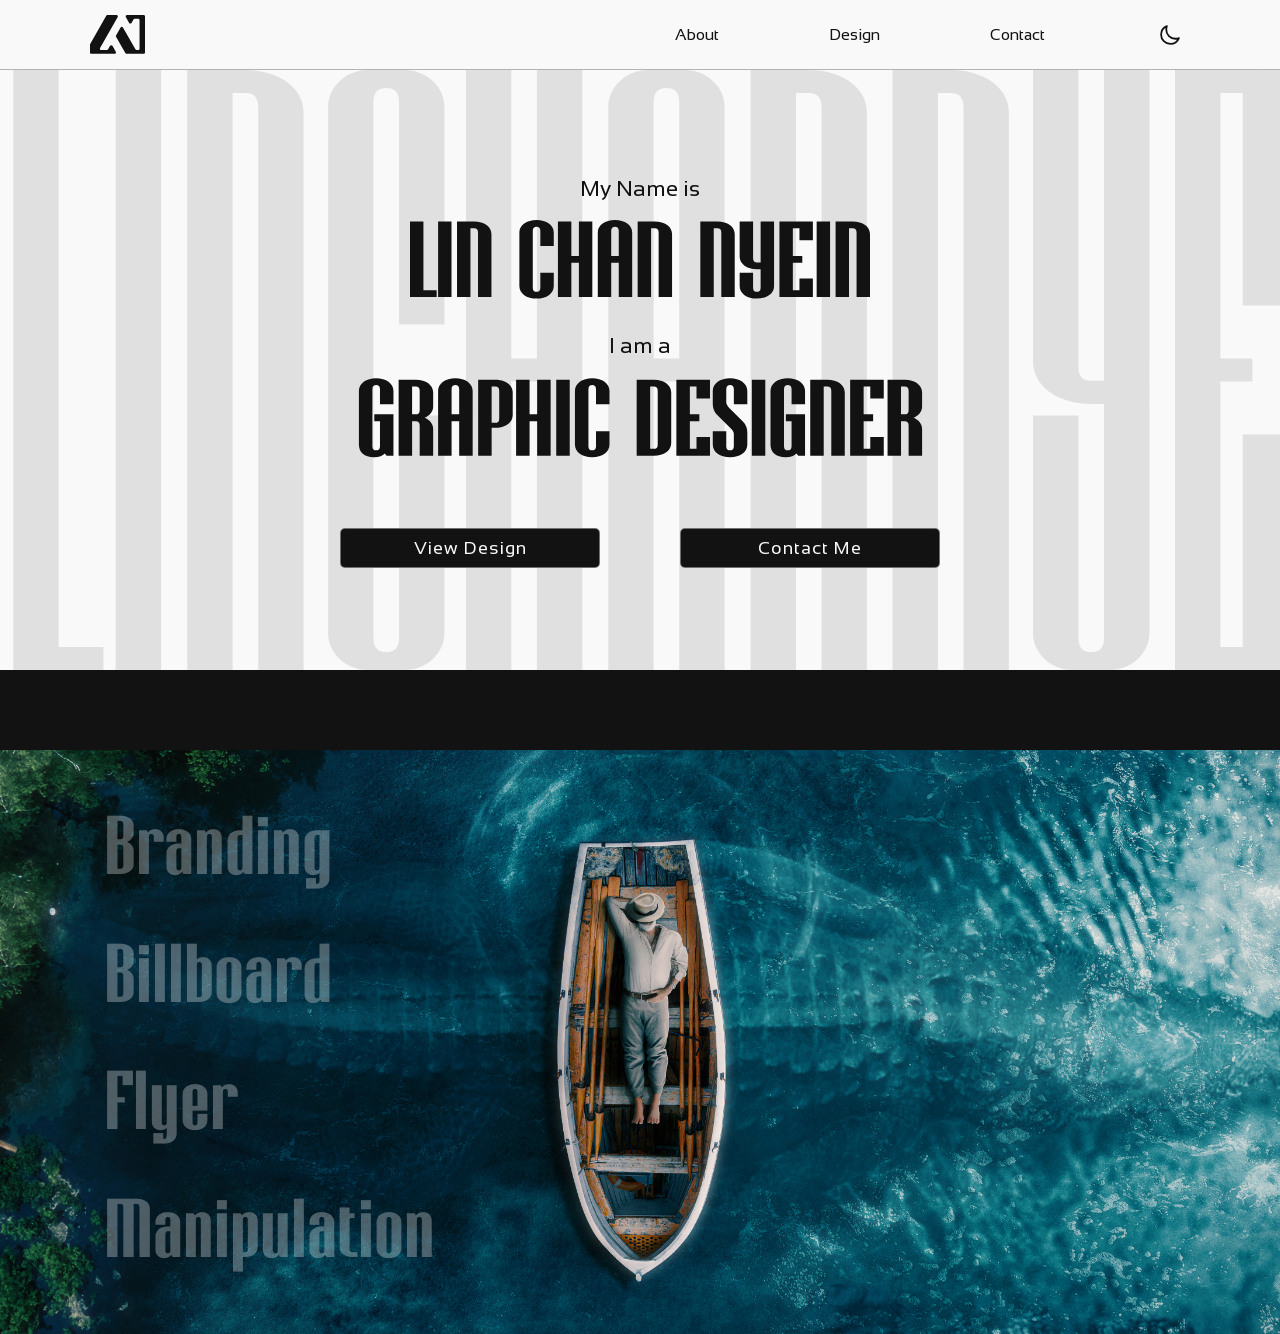
==== index.html @ b40991ac "update" ====
<!DOCTYPE html>
<html lang="en">

<head>
    <meta charset="UTF-8">
    <meta name="viewport" content="width=device-width, initial-scale=1.0">
    <title>LCN Portfolio</title>

    <!-- Bootstrap CSS -->
    <link href="https://cdn.jsdelivr.net/npm/bootstrap@5.3.8/dist/css/bootstrap.min.css" rel="stylesheet">

    <!-- Your custom CSS -->
    <link rel="stylesheet" href="css/style.css">
</head>

<body>
    <div id="navbar"></div>
    <!-- landing -->

    <div class="landing_whole margin_t">
        <div class="landing_bg">
            <div class="track">
                <svg id="Layer_1" xmlns="http://www.w3.org/2000/svg" viewBox="0 0 1886.89 750">
                    <path d="M73.29,721.23V0H16.55v750h112.67v-28.77h-55.94Z" />
                    <path d="M144.62,0v750h56.74V0h-56.74Z" />
                    <path
                        d="M306.77,0h-72.71v750h56.73V28.77h15.98c9.59,0,15.99,4.39,15.99,17.58v703.65h56.73V52.74c0-30.36-30.76-52.74-72.72-52.74Z" />
                    <path
                        d="M555.54,318.26V46.35c0-10.98-4.02-20.91-11.13-29.12-9.66-11.15-23.94-17.24-38.69-17.24h-45.78c-14.76,0-29.03,6.08-38.69,17.24-7.11,8.21-11.13,18.14-11.13,29.12v657.3c0,10.98,4.02,20.91,11.14,29.12,9.67,11.15,23.93,17.23,38.69,17.23h45.78c14.76,0,29.03-6.08,38.69-17.24,7.11-8.21,11.13-18.14,11.13-29.11v-271.91h-56.73v278.3c0,13.19-6.39,17.58-15.98,17.58s-15.99-4.39-15.99-17.58V39.96c0-13.19,6.4-17.58,15.99-17.58s15.98,4.39,15.98,17.58v278.3h56.73Z" />
                    <path d="M671.12,0v360.62h-31.96V0h-56.74v750h56.74v-360.62h31.96v360.62h56.74V0h-56.74Z" />
                    <path
                        d="M855.95,0h-45.78c-14.76,0-29.03,6.08-38.69,17.24-7.11,8.21-11.13,18.14-11.13,29.11v703.65h56.73v-360.62h31.97v360.62h56.73V46.35c0-10.98-4.02-20.91-11.14-29.12-9.67-11.15-23.93-17.23-38.69-17.23ZM849.04,360.62h-31.97V39.96c0-13.19,6.4-17.58,15.98-17.58s15.99,4.39,15.99,17.58v320.66Z" />
                    <path
                        d="M1010.98,0h-72.72v750h56.74V28.77h15.98c9.59,0,15.98,4.39,15.98,17.58v703.65h56.74V52.74c0-30.36-30.77-52.74-72.72-52.74Z" />
                    <path
                        d="M1188.42,0h-72.72v750h56.74V28.77h15.98c9.59,0,15.98,4.39,15.98,17.58v703.65h56.73V52.74c0-30.36-30.76-52.74-72.71-52.74Z" />
                    <path
                        d="M1380,0v388.58h-15.99c-9.58,0-15.98-4.39-15.98-17.58V0h-56.73v364.61c0,30.37,30.76,52.74,72.71,52.74h15.99v292.69c0,13.19-6.4,17.58-15.99,17.58s-15.98-4.39-15.98-17.58v-278.31h-56.73v271.92c0,10.98,4.02,20.91,11.14,29.12,9.67,11.15,23.93,17.23,38.69,17.23h45.78c14.76,0,29.03-6.08,38.69-17.24,7.11-8.21,11.13-18.14,11.13-29.11V0h-56.73Z" />
                    <path
                        d="M1610.18,294.29V0h-141.44v750h141.44v-294.29h-56.74v265.52h-27.97v-331.85h39.96v-28.76h-39.96V28.77h27.97v265.52h56.74Z" />
                    <path d="M1635.49,0v750h56.73V0h-56.73Z" />
                    <path
                        d="M1797.62,0h-72.72v750h56.74V28.77h15.98c9.59,0,15.98,4.39,15.98,17.58v703.65h56.73V52.74c0-30.36-30.76-52.74-72.71-52.74Z" />
                </svg>
                <svg id="Layer_1" xmlns="http://www.w3.org/2000/svg" viewBox="0 0 1886.89 750">
                    <path d="M73.29,721.23V0H16.55v750h112.67v-28.77h-55.94Z" />
                    <path d="M144.62,0v750h56.74V0h-56.74Z" />
                    <path
                        d="M306.77,0h-72.71v750h56.73V28.77h15.98c9.59,0,15.99,4.39,15.99,17.58v703.65h56.73V52.74c0-30.36-30.76-52.74-72.72-52.74Z" />
                    <path
                        d="M555.54,318.26V46.35c0-10.98-4.02-20.91-11.13-29.12-9.66-11.15-23.94-17.24-38.69-17.24h-45.78c-14.76,0-29.03,6.08-38.69,17.24-7.11,8.21-11.13,18.14-11.13,29.12v657.3c0,10.98,4.02,20.91,11.14,29.12,9.67,11.15,23.93,17.23,38.69,17.23h45.78c14.76,0,29.03-6.08,38.69-17.24,7.11-8.21,11.13-18.14,11.13-29.11v-271.91h-56.73v278.3c0,13.19-6.39,17.58-15.98,17.58s-15.99-4.39-15.99-17.58V39.96c0-13.19,6.4-17.58,15.99-17.58s15.98,4.39,15.98,17.58v278.3h56.73Z" />
                    <path d="M671.12,0v360.62h-31.96V0h-56.74v750h56.74v-360.62h31.96v360.62h56.74V0h-56.74Z" />
                    <path
                        d="M855.95,0h-45.78c-14.76,0-29.03,6.08-38.69,17.24-7.11,8.21-11.13,18.14-11.13,29.11v703.65h56.73v-360.62h31.97v360.62h56.73V46.35c0-10.98-4.02-20.91-11.14-29.12-9.67-11.15-23.93-17.23-38.69-17.23ZM849.04,360.62h-31.97V39.96c0-13.19,6.4-17.58,15.98-17.58s15.99,4.39,15.99,17.58v320.66Z" />
                    <path
                        d="M1010.98,0h-72.72v750h56.74V28.77h15.98c9.59,0,15.98,4.39,15.98,17.58v703.65h56.74V52.74c0-30.36-30.77-52.74-72.72-52.74Z" />
                    <path
                        d="M1188.42,0h-72.72v750h56.74V28.77h15.98c9.59,0,15.98,4.39,15.98,17.58v703.65h56.73V52.74c0-30.36-30.76-52.74-72.71-52.74Z" />
                    <path
                        d="M1380,0v388.58h-15.99c-9.58,0-15.98-4.39-15.98-17.58V0h-56.73v364.61c0,30.37,30.76,52.74,72.71,52.74h15.99v292.69c0,13.19-6.4,17.58-15.99,17.58s-15.98-4.39-15.98-17.58v-278.31h-56.73v271.92c0,10.98,4.02,20.91,11.14,29.12,9.67,11.15,23.93,17.23,38.69,17.23h45.78c14.76,0,29.03-6.08,38.69-17.24,7.11-8.21,11.13-18.14,11.13-29.11V0h-56.73Z" />
                    <path
                        d="M1610.18,294.29V0h-141.44v750h141.44v-294.29h-56.74v265.52h-27.97v-331.85h39.96v-28.76h-39.96V28.77h27.97v265.52h56.74Z" />
                    <path d="M1635.49,0v750h56.73V0h-56.73Z" />
                    <path
                        d="M1797.62,0h-72.72v750h56.74V28.77h15.98c9.59,0,15.98,4.39,15.98,17.58v703.65h56.73V52.74c0-30.36-30.76-52.74-72.71-52.74Z" />
                </svg>
                <svg id="Layer_1" xmlns="http://www.w3.org/2000/svg" viewBox="0 0 1886.89 750">
                    <path d="M73.29,721.23V0H16.55v750h112.67v-28.77h-55.94Z" />
                    <path d="M144.62,0v750h56.74V0h-56.74Z" />
                    <path
                        d="M306.77,0h-72.71v750h56.73V28.77h15.98c9.59,0,15.99,4.39,15.99,17.58v703.65h56.73V52.74c0-30.36-30.76-52.74-72.72-52.74Z" />
                    <path
                        d="M555.54,318.26V46.35c0-10.98-4.02-20.91-11.13-29.12-9.66-11.15-23.94-17.24-38.69-17.24h-45.78c-14.76,0-29.03,6.08-38.69,17.24-7.11,8.21-11.13,18.14-11.13,29.12v657.3c0,10.98,4.02,20.91,11.14,29.12,9.67,11.15,23.93,17.23,38.69,17.23h45.78c14.76,0,29.03-6.08,38.69-17.24,7.11-8.21,11.13-18.14,11.13-29.11v-271.91h-56.73v278.3c0,13.19-6.39,17.58-15.98,17.58s-15.99-4.39-15.99-17.58V39.96c0-13.19,6.4-17.58,15.99-17.58s15.98,4.39,15.98,17.58v278.3h56.73Z" />
                    <path d="M671.12,0v360.62h-31.96V0h-56.74v750h56.74v-360.62h31.96v360.62h56.74V0h-56.74Z" />
                    <path
                        d="M855.95,0h-45.78c-14.76,0-29.03,6.08-38.69,17.24-7.11,8.21-11.13,18.14-11.13,29.11v703.65h56.73v-360.62h31.97v360.62h56.73V46.35c0-10.98-4.02-20.91-11.14-29.12-9.67-11.15-23.93-17.23-38.69-17.23ZM849.04,360.62h-31.97V39.96c0-13.19,6.4-17.58,15.98-17.58s15.99,4.39,15.99,17.58v320.66Z" />
                    <path
                        d="M1010.98,0h-72.72v750h56.74V28.77h15.98c9.59,0,15.98,4.39,15.98,17.58v703.65h56.74V52.74c0-30.36-30.77-52.74-72.72-52.74Z" />
                    <path
                        d="M1188.42,0h-72.72v750h56.74V28.77h15.98c9.59,0,15.98,4.39,15.98,17.58v703.65h56.73V52.74c0-30.36-30.76-52.74-72.71-52.74Z" />
                    <path
                        d="M1380,0v388.58h-15.99c-9.58,0-15.98-4.39-15.98-17.58V0h-56.73v364.61c0,30.37,30.76,52.74,72.71,52.74h15.99v292.69c0,13.19-6.4,17.58-15.99,17.58s-15.98-4.39-15.98-17.58v-278.31h-56.73v271.92c0,10.98,4.02,20.91,11.14,29.12,9.67,11.15,23.93,17.23,38.69,17.23h45.78c14.76,0,29.03-6.08,38.69-17.24,7.11-8.21,11.13-18.14,11.13-29.11V0h-56.73Z" />
                    <path
                        d="M1610.18,294.29V0h-141.44v750h141.44v-294.29h-56.74v265.52h-27.97v-331.85h39.96v-28.76h-39.96V28.77h27.97v265.52h56.74Z" />
                    <path d="M1635.49,0v750h56.73V0h-56.73Z" />
                    <path
                        d="M1797.62,0h-72.72v750h56.74V28.77h15.98c9.59,0,15.98,4.39,15.98,17.58v703.65h56.73V52.74c0-30.36-30.76-52.74-72.71-52.74Z" />
                </svg>
            </div>
        </div>
        <div class="landing_text_whole">
            <div class="landing_text">
                <div class="landing_text_f">My Name is</div>
                <div class="landing_text_s1">
                    <svg id="Layer_1" xmlns="http://www.w3.org/2000/svg" viewBox="0 0 874.51 149.45">
                        <path d="M25.51,2.87v130.77h25.15v12.93H0V2.87h25.51Z" />
                        <path d="M53.4,2.87h25.51v143.7h-25.51V2.87Z" />
                        <path
                            d="M122.11,2.87c18.86,0,32.69,10.06,32.69,23.71v119.99h-25.51V23.71c0-5.93-2.87-7.9-7.19-7.9h-7.19v130.77h-25.51V2.87h32.69Z" />
                        <path
                            d="M207.93,125.74V23.71c0-13.65,13.83-23.71,32.69-23.71s32.69,10.06,32.69,23.71v25.51h-25.51v-28.38c0-5.93-2.87-7.9-7.19-7.9s-7.19,1.98-7.19,7.9v107.78c0,5.93,2.87,7.9,7.19,7.9s7.19-1.98,7.19-7.9v-28.38h25.51v25.51c0,13.65-13.83,23.71-32.69,23.71s-32.69-10.06-32.69-23.71Z" />
                        <path d="M306.73,81.19v65.39h-25.51V2.87h25.51v65.39h14.37V2.87h25.51v143.7h-25.51v-65.39h-14.37Z" />
                        <path
                            d="M396.9,81.19h-14.37v65.39h-25.51V23.71c0-13.65,13.83-23.71,32.69-23.71s32.69,10.06,32.69,23.71v122.87h-25.51v-65.39ZM396.9,20.84c0-5.93-2.87-7.9-7.19-7.9s-7.19,1.98-7.19,7.9v47.42h14.37V20.84Z" />
                        <path
                            d="M465.52,2.87c18.86,0,32.69,10.06,32.69,23.71v119.99h-25.51V23.71c0-5.93-2.87-7.9-7.19-7.9h-7.19v130.77h-25.51V2.87h32.69Z" />
                        <path
                            d="M584.67,2.87c18.86,0,32.69,10.06,32.69,23.71v119.99h-25.51V23.71c0-5.93-2.87-7.9-7.18-7.9h-7.19v130.77h-25.51V2.87h32.69Z" />
                        <path
                            d="M626.73,125.74v-25.51h25.51v28.38c0,5.93,2.87,7.9,7.19,7.9s7.19-1.98,7.19-7.9v-34.85h-7.19c-18.86,0-32.69-10.06-32.69-23.71V2.87h25.51v70.06c0,5.93,2.87,7.9,7.18,7.9h7.19V2.87h25.51v122.87c0,13.65-13.83,23.71-32.69,23.71s-32.69-10.06-32.69-23.71Z" />
                        <path
                            d="M702.33,2.87h63.59v35.57h-25.51V15.81h-12.58v52.45h17.96v12.93h-17.96v52.45h12.58v-22.63h25.51v35.57h-63.59V2.87Z" />
                        <path d="M773.11,2.87h25.51v143.7h-25.51V2.87Z" />
                        <path
                            d="M841.82,2.87c18.86,0,32.69,10.06,32.69,23.71v119.99h-25.51V23.71c0-5.93-2.87-7.9-7.18-7.9h-7.19v130.77h-25.51V2.87h32.69Z" />
                    </svg>
                </div>
            </div>
            <div class="landing_text">
                <div class="landing_text_f">I am a</div>
                <div class="landing_text_s2">
                    <?xml version="1.0" encoding="UTF-8"?>
                    <svg id="Layer_1" xmlns="http://www.w3.org/2000/svg" viewBox="0 0 900 128.82">
                        <path
                            d="M59.21,21.78v21.31h-21.31v-23.72c0-4.95-2.4-6.6-6-6.6s-6,1.65-6,6.6v90.06c0,4.95,2.4,6.6,6,6.6s6-1.65,6-6.6v-39.63h-9.01v-10.81h30.32v65.44h-10.81l-2.85-3.6c-3.3,3.75-8.86,6-16.96,6-15.76,0-24.02-8.41-24.02-19.81V21.78C4.58,10.37,16.13,1.97,31.89,1.97s27.32,8.41,27.32,19.81Z" />
                        <path
                            d="M94.71,4.37c15.76,0,27.32,8.41,27.32,19.81v22.82c0,7.81-5.4,14.11-13.66,17.41,8.26,3.3,13.66,9.61,13.66,17.41v42.63h-21.31v-48.03c0-4.95-2.4-6.6-6-6.6h-6v54.64h-21.31V4.37h27.32ZM94.71,59.01c3.6,0,6-1.65,6-6.61v-30.62c0-4.95-2.4-6.6-6-6.6h-6v43.83h6Z" />
                        <path
                            d="M163.18,69.81h-12.01v54.64h-21.31V21.78c0-11.41,11.56-19.81,27.32-19.81s27.32,8.41,27.32,19.81v102.67h-21.31v-54.64ZM163.18,19.38c0-4.95-2.4-6.6-6-6.6s-6,1.65-6,6.6v39.63h12.01V19.38Z" />
                        <path
                            d="M247.84,60.51c0,11.41-11.56,19.81-27.32,19.81h-6v44.13h-21.31V4.37h27.32c15.76,0,27.32,8.41,27.32,19.81v36.33ZM226.52,65.91V21.78c0-4.95-2.4-6.6-6-6.6h-6v57.34h6c3.6,0,6-1.65,6-6.6Z" />
                        <path d="M274.53,69.81v54.64h-21.31V4.37h21.31v54.64h12.01V4.37h21.31v120.08h-21.31v-54.64h-12.01Z" />
                        <path d="M316.73,4.37h21.31v120.08h-21.31V4.37Z" />
                        <path
                            d="M346.3,107.04V21.78c0-11.41,11.56-19.81,27.32-19.81s27.32,8.41,27.32,19.81v21.31h-21.31v-23.72c0-4.95-2.4-6.6-6-6.6s-6,1.65-6,6.6v90.06c0,4.95,2.4,6.6,6,6.6s6-1.65,6-6.6v-23.72h21.31v21.31c0,11.41-11.56,19.81-27.32,19.81s-27.32-8.41-27.32-19.81Z" />
                        <path
                            d="M443.94,4.37h27.32c15.76,0,27.32,8.41,27.32,19.81v80.45c0,11.41-11.56,19.81-27.32,19.81h-27.32V4.37ZM477.26,107.04V21.78c0-4.95-2.4-6.6-6-6.6h-6v98.47h6c3.6,0,6-1.65,6-6.61Z" />
                        <path
                            d="M506.76,4.37h53.14v29.72h-21.31V15.18h-10.51v43.83h15.01v10.81h-15.01v43.83h10.51v-18.91h21.31v29.72h-53.14V4.37Z" />
                        <path
                            d="M593.29,81.82l-21.91-21.76c-4.65-4.65-7.05-10.51-7.05-16.96v-21.31c0-11.41,11.56-19.81,27.32-19.81s27.32,8.41,27.32,19.81v21.31h-21.31v-23.72c0-4.95-2.4-6.6-6-6.6s-6,1.65-6,6.6v20.71c0,2.7,1.5,5.55,4.35,8.41l21.91,21.77c4.65,4.65,7.06,10.51,7.06,16.96v19.81c0,11.41-11.56,19.81-27.32,19.81s-27.32-8.41-27.32-19.81v-21.31h21.31v23.72c0,4.95,2.4,6.6,6,6.6s6-1.65,6-6.6v-19.21c0-2.7-1.5-5.55-4.35-8.41Z" />
                        <path d="M626.09,4.37h21.31v120.08h-21.31V4.37Z" />
                        <path
                            d="M682.98,1.97c15.76,0,27.32,8.41,27.32,19.81v21.31h-21.32v-23.72c0-4.95-2.4-6.6-6-6.6s-6,1.65-6,6.6v90.06c0,4.95,2.4,6.6,6,6.6s6-1.65,6-6.6v-39.63h-9v-10.81h30.32v65.44h-10.81l-2.85-3.6c-3.3,3.75-8.86,6-16.96,6-15.76,0-24.02-8.41-24.02-19.81V21.78c0-11.41,11.56-19.81,27.32-19.81h0Z" />
                        <path
                            d="M745.8,4.37c15.76,0,27.32,8.41,27.32,19.81v100.27h-21.31V21.78c0-4.95-2.4-6.6-6-6.6h-6v109.27h-21.31V4.37h27.32Z" />
                        <path
                            d="M781.65,4.37h53.14v29.72h-21.32V15.18h-10.51v43.83h15.01v10.81h-15.01v43.83h10.51v-18.91h21.32v29.72h-53.14V4.37Z" />
                        <path
                            d="M868.11,4.37c15.76,0,27.32,8.41,27.32,19.81v22.82c0,7.81-5.4,14.11-13.66,17.41,8.25,3.3,13.66,9.61,13.66,17.41v42.63h-21.31v-48.03c0-4.95-2.4-6.6-6-6.6h-6v54.64h-21.31V4.37h27.32ZM868.11,59.01c3.6,0,6-1.65,6-6.61v-30.62c0-4.95-2.4-6.6-6-6.6h-6v43.83h6Z" />
                    </svg>
                </div>
            </div>

            <div class="landing_btn">
                <a href="#" class="landing_btn_s btn_b">View Design</a>
                <a href="#" class="landing_btn_s">Contact Me</a>
            </div>
            
        </div>

    </div>

    <div class="about_sum">

    </div>

    <div class="design_landing">
    
        <div class="design_landing_img branding">
            <img src="img/branding.jpg" alt="Branding">
        </div>
    
        <div class="design_landing_img billboard">
            <img src="img/billboard.jpg" alt="Billboard">
        </div>
    
        <div class="design_landing_img flyer">
            <img src="img/flyer.jpg" alt="Flyer">
        </div>
    
        <div class="design_landing_img manipulation active">
            <img src="img/manipulation.jpg" alt="Manipulation">
        </div>
    
        <div class="design_landing_text">
            <a href="#" data-target="branding">Branding</a>
            <a href="#" data-target="billboard">Billboard</a>
            <a href="#" data-target="flyer">Flyer</a>
            <a href="#" data-target="manipulation">Manipulation</a>
        </div>
    
    </div>
    
    <script src="js/script.js"></script>
    <!-- Bootstrap JS Bundle (includes Popper) -->
    <script src="https://cdn.jsdelivr.net/npm/bootstrap@5.3.8/dist/js/bootstrap.bundle.min.js"></script>
</body>

</html>
---- css/style.css ----
/* ================= VARIABLES ================= */
:root {
  --primary: #f9f9f9;
  --secondary: #121212;
  --white: #f9f9f9;
  --black: #121212;
  --primary-transperant: #f9f9f9cd;
  --secondary-transperant: #12121215;
  --secondary-transperant-2: #12121208;
  --transition-speed: 0.3s;
}

.night {
  --primary: #121212;
  --secondary: #f9f9f9;
  --white: #f9f9f9;
  --black: #121212;
  --primary-transperant: #12121215;
  --secondary-transperant: #f9f9f915;
  --secondary-transperant-2: #f9f9f908;
  --transition-speed: 0.3s;
}

/* ================= FONTS ================= */
@font-face {
  font-family: "Sansation";
  src: url("../font/Sansation-Regular.ttf");
}

@font-face {
  font-family: "Sansation-Light";
  src: url("../font/Sansation-Light.ttf");
}

@font-face {
  font-family: "Sansation-Bold";
  src: url("../font/Sansation-Bold.ttf");
}

@font-face {
  font-family: "Sansation-Bold-Italic";
  src: url("../font/Sansation-BoldItalic.ttf");
}

@font-face {
  font-family: "Sansation-Italic";
  src: url("../font/Sansation-Italic.ttf");
}

@font-face {
  font-family: "Glinken";
  src: url("../font/Glinken.otf");
}

/* ================= RESET ================= */
* {
  margin: 0;
  padding: 0;
  box-sizing: border-box;
}

body {
  background: var(--primary);
  color: var(--secondary);
}

/* Navbar */

.header-main {
  width: 100%;
  height: auto;
  display: flex;
  justify-content: center;
  align-items: center;
}

.padding_lr {
  padding-left: 90px;
  padding-right: 90px;
}

.padding_t {
  padding-top: 20px;
}

.margin_t {
  margin-top: 70px;
}

.header {
  width: 100%;
  height: 70px;
  background-color: var(--primary-transperant);
  backdrop-filter: blur(10px);
  color: var(--secondary);
  display: flex;
  justify-content: space-between;
  align-items: center;
  border-bottom: 1px solid color-mix(in srgb, var(--secondary) 30%, transparent);
  position: fixed;
  top: 0;
  left: 0;
  right: 0;
  z-index: 1000;
  transition: transform 0.3s ease;
}

.header.hide {
  transform: translateY(-100%);
}

.logo {
  display: flex;
  justify-content: center;
  align-items: center;
  width: 55px;
  height: auto;
  color: var(--secondary);
  transition: transform 0.3s ease;
}

.logo:hover {
  transform: scale(1.1);
  cursor: pointer;
}

.logo img {
  width: 100%;
}

.navlinks {
  width: auto;
  display: flex;
  gap: 100px;
  align-items: center;
}

.navlink {
  width: auto + 5px;
  height: auto;
  text-decoration: none;
  color: var(--secondary);
  font-family: "Sansation";
  font-size: 16px;
  width: auto;
  height: auto;
  transition: var(--transition-speed);
  padding: 0 5px;
}

.day_night {
  width: 40px;
  height: 40px;
  display: flex;
  justify-content: center;
  align-items: center;
  cursor: pointer;
  transition: var(--transition-speed);
  padding: 2px;
  border-radius: 50px;
  background-color: none;
}

.day_night .cls-1 {
  fill: #80808000;
  color: var(--secondary);
  stroke-width: 40;
  transition: var(--transition-speed);
}

.day_night:hover {
  background-color: var(--secondary-transperant);
}

.day_night:hover .cls-1 {
  fill: var(--secondary);
  transition: var(--transition-speed);
}

.sun,
.moon {
  transition: var(--transition-speed);
}

.sun {
  display: none;
}

body.night .moon {
  display: none;
}

body.night .sun {
  display: flex;
}

.now_nav {
  border-bottom: 1px solid var(--secondary);
}

.navlink:hover {
  transform: translateY(-5px);
}

.now_nav:hover {
  transform: none;
}

.small-header {
  display: none;
}

.small_nav_div {
  position: absolute;
  background-color: var(--primary);
  top: 80px;
  width: 100%;
  height: 100%;
  display: flex;
  flex-direction: column;
  align-items: center;
  z-index: 999;
}

.small_navlink {
  display: flex;
  justify-content: space-between;
  align-items: center;
  width: 100%;
  height: 80px;
  text-decoration: none;
  color: var(--secondary);
  font-family: "Sansation";
  font-size: 25px;
  border-bottom: 2px solid var(--secondary);
  padding-left: 63px;
  padding-right: 73px;
}

.small_navlink div {
  width: 50px;
  height: 50px;
  display: flex;
  justify-content: center;
  align-items: center;
  background-color: var(--primary);
  border-radius: 50px;
  border: 3px solid var(--secondary);
}

.small_navlink div img {
  width: 80%;
}

.hamburger-icon {
  color: var(--secondary);
}

.cross-icon,
.small_nav_div {
  display: none;
}

.menu-toggle.menu-open .hamburger-icon {
  display: none;
}

.menu-toggle.menu-open .cross-icon {
  display: flex;
}

.small_nav_div.menu-open {
  display: flex;
}

/* landing */
.landing_whole {
  width: 100%;
  height: 600px;
  display: flex;
  justify-content: center;
  align-items: center;
  position: relative;
  /* border-bottom: 1px solid var(--white); */
}

.blah {
  position: absolute;
  width: 100%;
  height: 100%;
  display: flex;
  justify-content: center;
  align-items: center;
  overflow: hidden;
}

.blah img {
  width: 90%;
}

.landing_bg {
  width: 100%;
  height: 100%;
  overflow: hidden;
  position: relative;
}

.track {
  height: 100%;
  display: flex;
  width: max-content;
  opacity: 0.1;
  animation: scroll 30s linear infinite;
}

.track path {
  fill: var(--secondary);
}

.track img {
  height: 100%;
  opacity: 0.1;
  flex-shrink: 0;
}

/* infinite movement */
@keyframes scroll {
  0% {
    transform: translateX(0);
  }
  100% {
    transform: translateX(-33.333%);
  }
}

.landing_text_whole {
  position: absolute;
  display: flex;
  flex-direction: column;
  justify-content: center;
  align-items: center;
  width: auto;
  height: auto;
  gap: 30px;
}

.landing_text {
  width: auto;
  height: auto;
  display: flex;
  flex-direction: column;
  justify-content: center;
  align-items: center;
  gap: 15px;
}

.landing_text_f {
  font-family: "Sansation";
  color: var(--secondary);
  font-size: 22px;
}

.landing_text_s1 {
  width: 460px;
  height: auto;
}

.landing_text_s1 path {
  fill: var(--secondary);
}

.landing_text_s2 path {
  fill: var(--secondary);
}

.landing_text_s2 {
  width: 569px;
  height: auto;
}

.landing_text_s2 img {
  width: 100%;
}

.landing_text_s1 img {
  width: 100%;
}

.landing_btn {
  width: 600px;
  height: 40px;
  display: flex;
  gap: 80px;
  margin-top: 40px;
}

.landing_btn_s {
  width: 50%;
  height: 100%;
  text-decoration: none;
  display: flex;
  justify-content: center;
  align-items: center;
  font-family: "Sansation";
  border: 1px solid color-mix(in srgb, var(--white) 40%, transparent);
  font-size: 18px;
  border-radius: 5px;
  background-color: var(--black);
  color: var(--white);
  transition: var(--transition-speed);
  letter-spacing: 1px;
}

.landing_btn_s:hover {
  width: 60%;
}

/* about_sum */

.about_sum {
  width: 100%;
  height: 80px;
  background-color: var(--black);
}

/* design_landing */
.design_landing {
  position: relative;
  width: 100%;
  height: 584px;
  display: flex;
  justify-content: center;
  align-items: center;
  overflow: hidden;
}

.design_landing_img {
  position: absolute;
  inset: 0;
  opacity: 0;
  transition: opacity 0.4s ease;
  overflow: hidden;
  display: flex;
  justify-content: center;
  align-items: center;
}

.design_landing_img.active {
  opacity: 1;
}

.design_landing_img img {
  height: 100%;
}

.design_landing_text {
  position: absolute;
  left: 105px;
  z-index: 10;
  display: flex;
  flex-direction: column;
}

.design_landing_text a {
  text-decoration: none;
  font-family: "Glinken";
  color: var(--white);
  font-size: 85px;
  letter-spacing: 2px;
  opacity: 0.3;
  transition: 0.3s ease;
}

.design_landing_text a:hover {
  opacity: 1;
}

/* whole_mani_sec */
.whole_mani_sec {
  width: 100%;
  height: auto;
  display: flex;
  justify-content: space-between;
}

.mani_text_whole {
  width: 550px;
  height: auto;
  position: fixed;
  padding-left: 5px;
}

.mani_text_header {
  width: 400px;
  font-family: "Glinken";
  font-size: 85px;
  color: var(--secondary);
  line-height: 85px;
  letter-spacing: 1px;
  margin-bottom: 20px;
}

.mani_text_para {
  width: 100%;
  font-family: "Sansation";
  font-size: 16px;
  text-align: justify;
  line-height: 24px;
  color: var(--secondary);
}

.mani_btn {
  width: 100%;
  height: 40px;
  display: flex;
  gap: 60px;
  margin-top: 40px;
}

.mani_btn a {
  width: 50%;
  height: 100%;
  text-decoration: none;
  display: flex;
  justify-content: center;
  align-items: center;
  font-family: "Sansation";
  border: 1px solid color-mix(in srgb, var(--white) 30%, transparent);
  font-size: 18px;
  border-radius: 5px;
  background-color: var(--black);
  color: var(--white);
  transition: var(--transition-speed);
  letter-spacing: 1px;
}

.mani_btn a:hover {
  width: 60%;
}

.mani_photo {
  position: absolute;
  right: 90px;
  width: 620px;
  height: auto;
  display: flex;
  flex-direction: column;
  justify-content: center;
  align-items: center;
  gap: 20px;
}

.mani_hori_photo {
  width: 100%;
  height: auto;
  display: flex;
  justify-content: space-between;
  align-items: center;
}

.mhp_div {
  width: 300px;
  height: 400px;
  border-radius: 4px;
  display: flex;
  justify-content: center;
  align-items: center;
  overflow: hidden;
}

.mani_verti_photo {
  width: 100%;
  height: auto;
  border-radius: 4px;
  display: flex;
  justify-content: center;
  align-items: center;
  overflow: hidden;
}

.mhp_div img {
  width: 100%;
  height: 100%;
  object-fit: cover;
}

.mani_verti_photo img {
  width: 100%;
  object-fit: cover;
}

/* always define transition on the element that changes */
.map_h img {
  transition: var(--transition-speed);
}

/* dim state */
.map_h.dim img {
  filter: grayscale(100%);
  opacity: 0.5;
}

.map_h img:hover {
  transform: scale(1.05);
}

/* About */
.whole_about {
  width: 100%;
  height: 100vh;
  margin-top: 80px;
  padding-top: 10px;
  display: flex;
  gap: 100px;
}

.about_img {
  width: 350px;
  height: 500px;
  border: 2px solid black;
}

.about_img_inner {
  width: 350px;
  height: 500px;
  display: flex;
  justify-content: center;
  align-items: center;
  border-radius: 7px;
  display: flex;
  justify-content: center;
  align-items: center;
  background-image: url("/img/about_lcn_c.jpg");
  background-position: center;
  background-size: cover;
  overflow: hidden;
  position: fixed;
}

.about_img_inner img {
  width: 100%;
  height: 100%;
  transition: var(--transition-speed);
}

.about_img_inner img:hover {
  opacity: 0;
}

.about_text {
  flex: 1;
  height: 100%;
}

.about_name {
  font-family: "Glinken";
  color: var(--secondary);
  font-size: 75px;
  display: flex;
  flex-direction: column;
  line-height: 60px;
}

.about_name div {
  font-family: "Sansation-Bold-Italic";
  font-size: 20px;
}

.about_name div span {
  font-family: "Sansation-Bold";
  font-size: 25px;
}

.about_roles {
  width: 100%;
  height: auto;
  display: flex;
  align-items: center;
  padding: 13px 0;
  border-bottom: 2px solid var(--secondary);
  padding-left: 15px;
}

.about_roles_f {
  border-top: 2px solid var(--secondary);
}

.about_role {
  width: 320px;
  height: auto;
  display: flex;
  gap: 20px;
  align-items: center;
}

.about_role_img {
  width: 42px;
  height: 42px;
  display: flex;
  justify-content: center;
  align-items: center;
  padding: 7px;
  background-color: var(--secondary);
  border-radius: 7px;
}

.about_role_img img {
  height: 100%;
}

.about_role_text {
  display: flex;
  flex-direction: column;
  width: auto;
  height: auto;
  color: var(--secondary);
  padding-top: 5px;
}

.about_role_text1 {
  font-family: "Sansation";
  font-size: 16px;
  line-height: 10px;
}

.about_role_text2 {
  font-family: "Sansation-Bold";
  font-size: 19px;
  margin-top: 2px;
}

.spec_text {
  display: flex;
  align-items: center;
  padding: 0;
}

.spec {
  margin: 0;
}

.spec_text_whole {
  border: none;
}

.spec_word {
  height: auto;
  width: auto;
  font-family: "Sansation-Bold";
  font-size: 22px;
  color: var(--secondary);
  margin-top: 13px;
  margin-bottom: 4px;
  padding-left: 5px;
}

.spec_text_whol_2 {
  padding-bottom: 20px;
}

/* Contact */
.contact_whole {
  width: 100%;
  height: 100vh;
  display: flex;
  align-items: center;
  justify-content: center;
  gap: 100px;
}

.contact_text {
  width: 400px;
  margin-left: 10px;
  margin-top: 10px;
}

.contact_hello {
  font-family: "Glinken";
  font-size: 75px;
  color: var(--secondary);
  line-height: 60px;
}

.contact_text p {
  font-family: "Sansation";
  font-size: 16px;
  color: var(--secondary);
  text-align: justify;
  line-height: 24px;
  margin-top: 20px;
  margin-bottom: 20px;
}

.contact_btn {
  width: 100%;
  height: auto;
  display: flex;
  flex-direction: column;
  gap: 10px;
}

.contact_btn_spec {
  width: 100%;
  height: 45px;
  display: flex;
  gap: 15px;
  align-items: center;
  background-color: var(--black);
  border: 1px solid color-mix(in srgb, var(--white) 20%, transparent);
  border-radius: 4px;
  padding-left: 10px;
  text-decoration: none;
  transition: var(--transition-speed);
}

.contact_btn_spec:hover {
  padding-left: 20px;
}

.contact_btn_spec div {
  width: 35px;
  height: 35px;
  display: flex;
  justify-content: center;
  align-items: center;
  padding: 2px;
}

.mail .cls-1 {
  color: var(--white);
  stroke-width: 45px;
}

.whatsapp path {
  fill: var(--white);
}

.link_be {
  display: flex;
  gap: 35px;
  align-items: center;
  width: 100%;
  height: max-content;
}

.link_be a {
  width: 50px;
  height: 50px;
  display: flex;
  justify-content: center;
  align-items: center;
  transition: var(--transition-speed);
}

.link_be a:hover {
  transform: translateY(-5px);
}

.linkedin {
  padding-bottom: 4px;
}

.link_be a path,
rect {
  fill: var(--secondary);
}

.contact_btn_spec span {
  text-decoration: none;
  display: flex;
  justify-content: center;
  align-items: center;
  font-family: "Sansation";
  font-size: 16px;
  color: var(--white);
  transition: var(--transition-speed);
  letter-spacing: 1px;
}

.contact_form {
  width: 600px;
  height: auto;
  background-color: var(--secondary-transperant-2);
  margin-right: 10px;
  display: flex;
  flex-direction: column;
  justify-content: center;
  align-items: center;
  padding: 20px;
  gap: 20px;
  border-radius: 5px;
}

.contact_form input,
textarea {
  width: 100%;
  height: 40px;
  font-size: 16px;
  display: flex;
  align-items: center;

  padding-left: 10px;
  font-family: "Sansation";
  color: var(--secondary);
  border: 1px solid color-mix(in srgb, var(--secondary) 20%, transparent);
  background-color: transparent;
  border-radius: 3px;
  letter-spacing: 0.5px;
}

.contact_form textarea {
  padding-top: 7px;
  height: 130px;
}

.contact_form button {
  width: 100%;
  height: 40px;
  display: flex;
  justify-content: center;
  align-items: center;
  background-color: var(--black);
  border: none;
  font-family: "Sansation";
  font-size: 17px;
  color: var(--white);
  border-radius: 3px;
}

/* media */

@media (max-width: 980px) {
  .header-big {
    display: none;
  }

  .small-header {
    display: flex;
  }

  .padding_lr {
    padding-left: 60px;
    padding-right: 60px;
  }
}

@media (max-width: 660px) {
  .header {
    height: 70px;
  }

  .padding_lr {
    padding-left: 50px;
    padding-right: 50px;
  }

  .margin_t {
    margin-top: 70px;
  }

  .logo {
    width: 45px;
  }

  .landing_text_f {
    font-size: 20px;
  }

  .landing_text_s1 {
    width: 417px;
  }

  .landing_text_s2 {
    width: 515px;
  }
}

@media (max-width: 450px) {
  .header {
    height: 60px;
  }

  .padding_lr {
    padding-left: 40px;
    padding-right: 40px;
  }

  .margin_t {
    margin-top: 60px;
  }

  .logo {
    width: 40px;
  }
}

@media (max-width: 380px) {
  .header {
    height: 60px;
  }

  .padding_lr {
    padding-left: 30px;
    padding-right: 30px;
  }

  .margin_t {
    margin-top: 60px;
  }
}
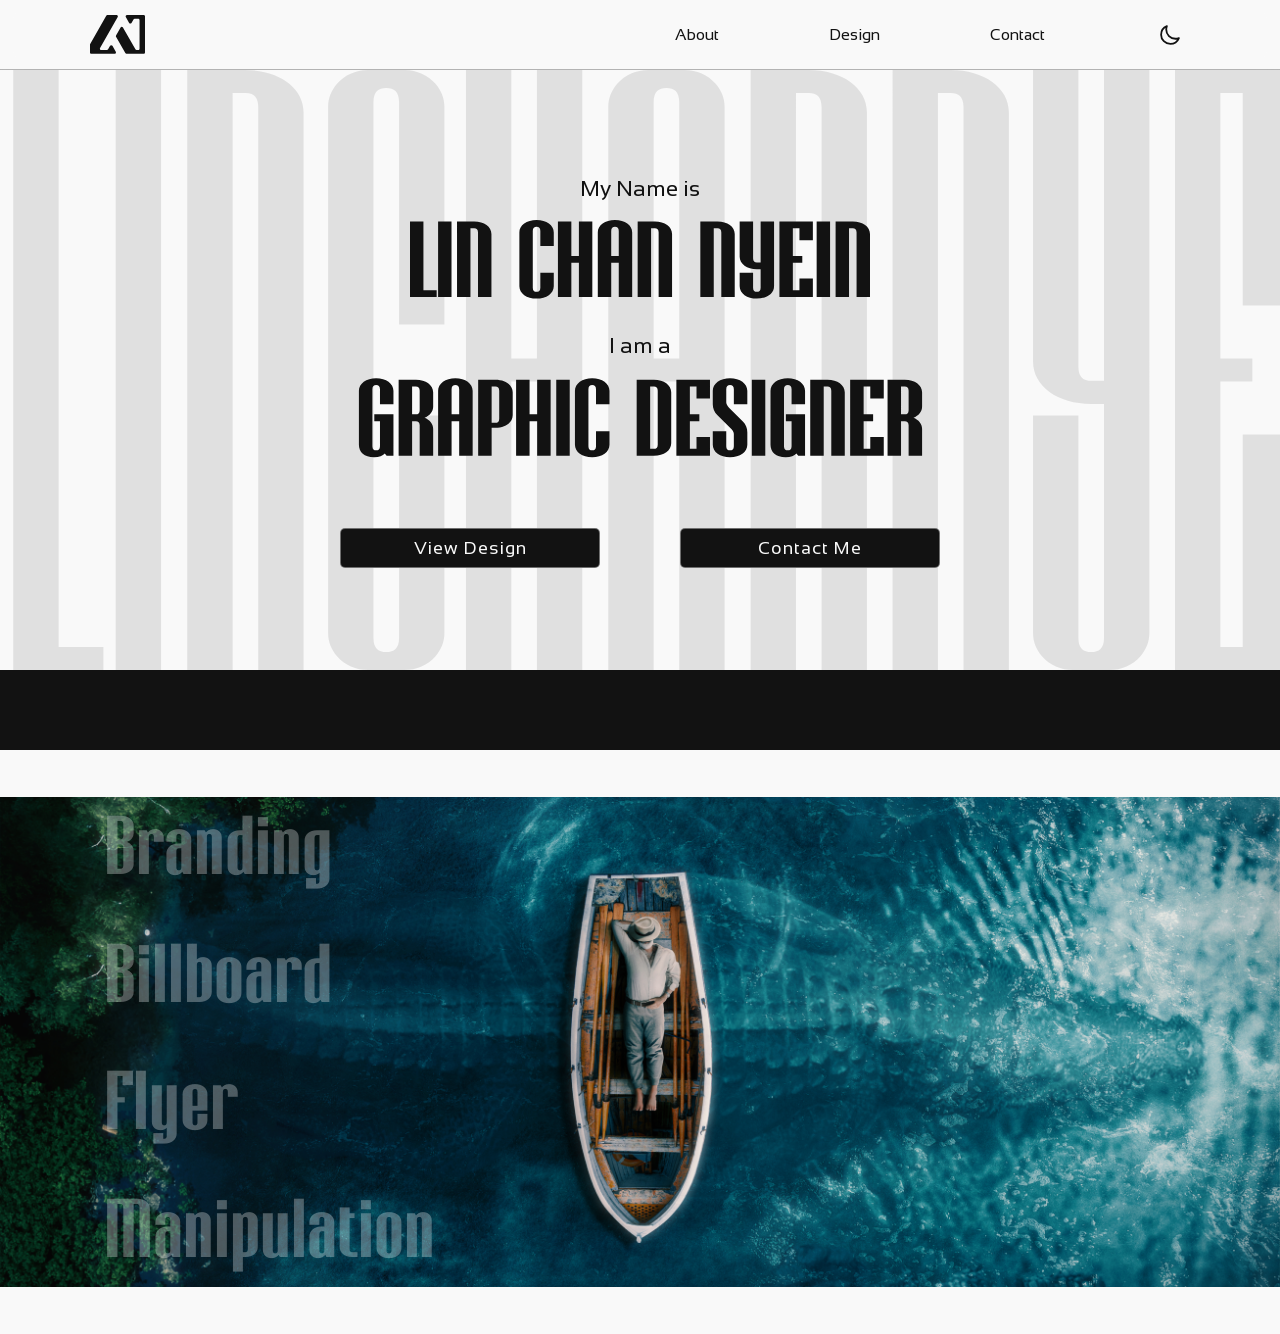
==== commit b628c460: "update" ====
--- a/index.html
+++ b/index.html
@@ -4,7 +4,8 @@
 <head>
     <meta charset="UTF-8">
     <meta name="viewport" content="width=device-width, initial-scale=1.0">
-    <title>LCN Portfolio</title>
+    <title>Lin Chan Nyein</title>
+    <link rel="icon" href="img/logo_frame.svg" type="image/svg+xml">
 
     <!-- Bootstrap CSS -->
     <link href="https://cdn.jsdelivr.net/npm/bootstrap@5.3.8/dist/css/bootstrap.min.css" rel="stylesheet">
--- a/css/style.css
+++ b/css/style.css
@@ -450,7 +450,7 @@
 }
 
 .design_landing_img img {
-  height: 100%;
+  width: 100%;
 }
 
 .design_landing_text {
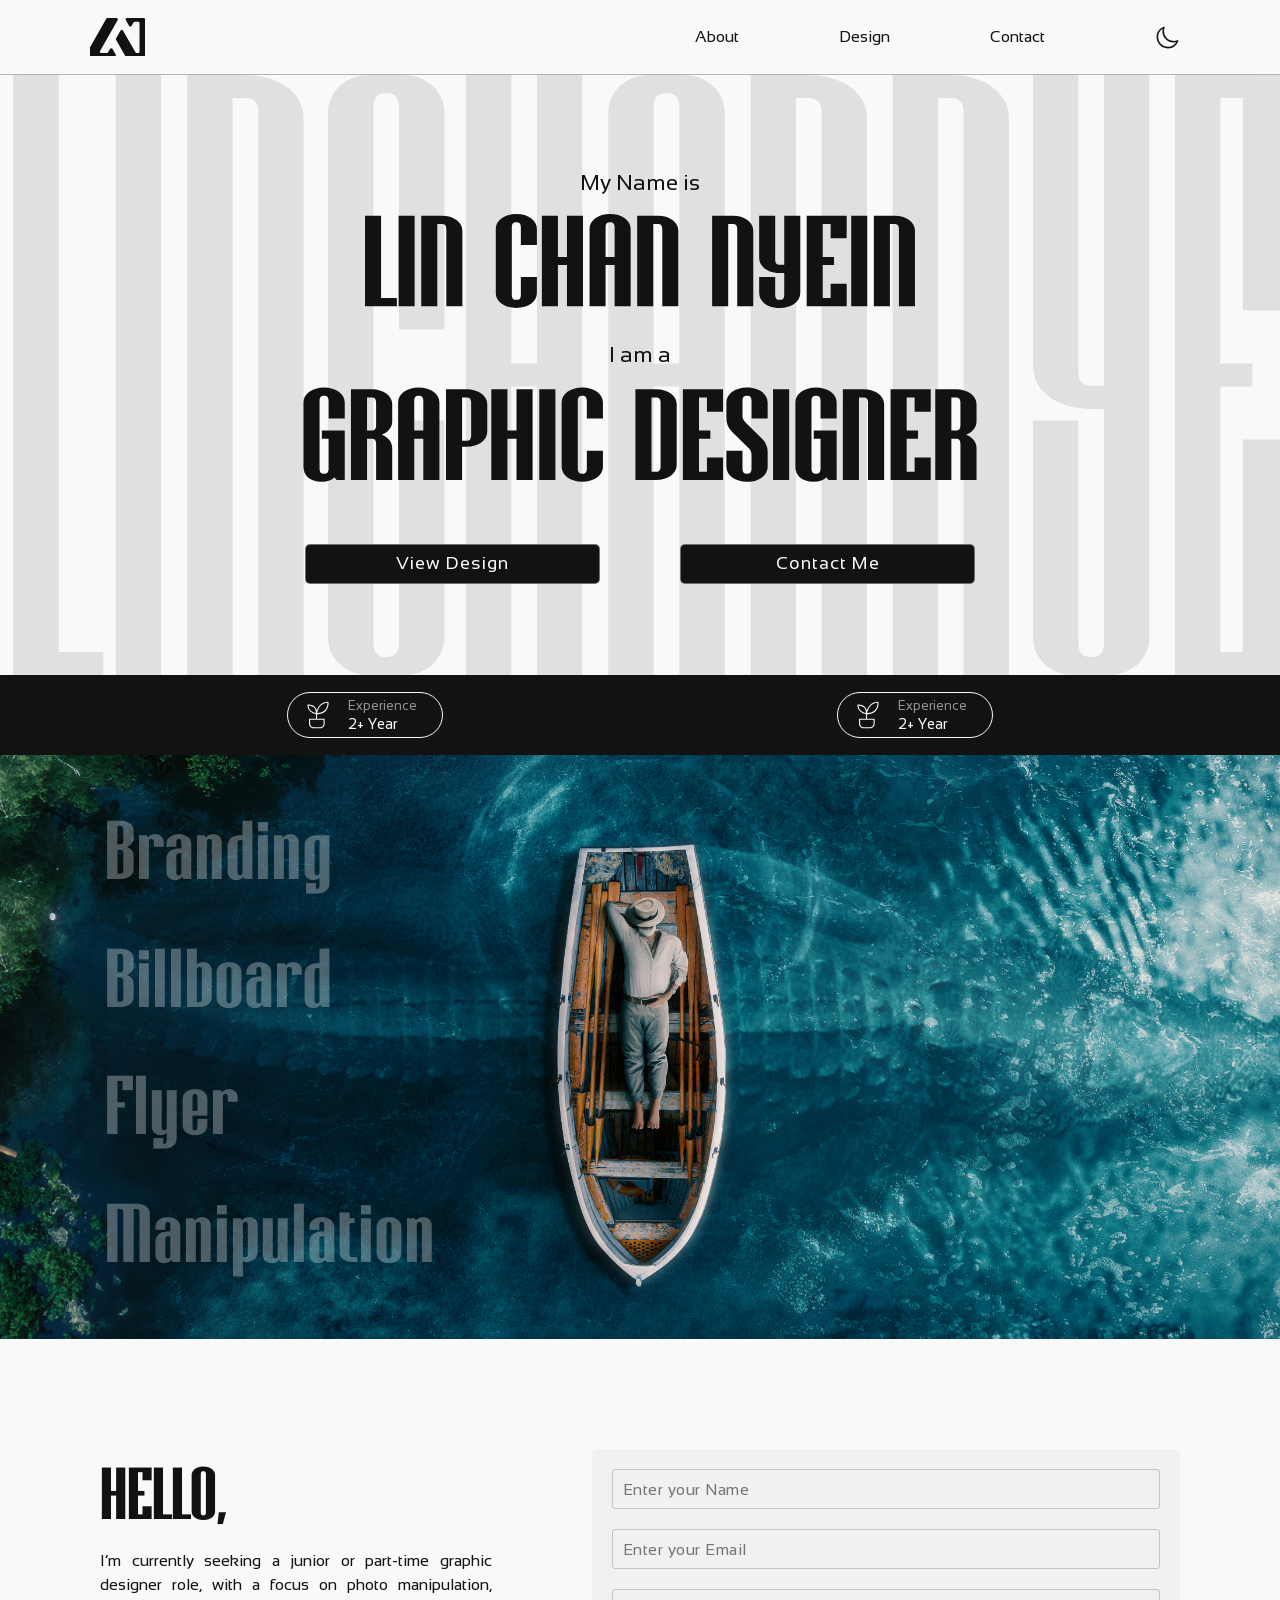
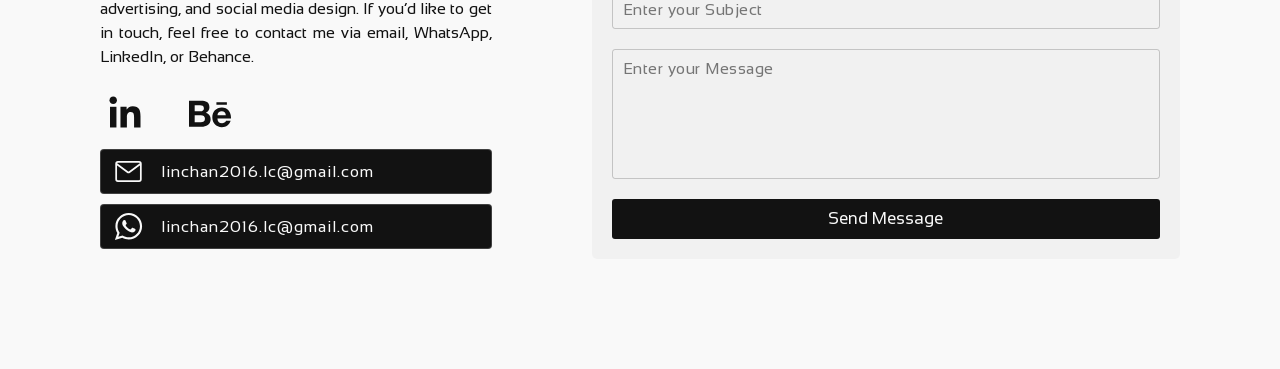
==== commit 3f4cb376: "update" ====
--- a/index.html
+++ b/index.html
@@ -1,201 +1,464 @@
-<!DOCTYPE html>
+<!doctype html>
 <html lang="en">
-
-<head>
-    <meta charset="UTF-8">
-    <meta name="viewport" content="width=device-width, initial-scale=1.0">
+  <head>
+    <meta charset="UTF-8" />
+    <meta name="viewport" content="width=device-width, initial-scale=1.0" />
     <title>Lin Chan Nyein</title>
-    <link rel="icon" href="img/logo_frame.svg" type="image/svg+xml">
+    <link rel="icon" href="img/logo_frame.svg" type="image/svg+xml" />
 
     <!-- Bootstrap CSS -->
-    <link href="https://cdn.jsdelivr.net/npm/bootstrap@5.3.8/dist/css/bootstrap.min.css" rel="stylesheet">
+    <link
+      href="https://cdn.jsdelivr.net/npm/bootstrap@5.3.8/dist/css/bootstrap.min.css"
+      rel="stylesheet"
+    />
 
     <!-- Your custom CSS -->
-    <link rel="stylesheet" href="css/style.css">
-</head>
-
-<body>
+    <link rel="stylesheet" href="css/style.css" />
+  </head>
+
+  <body>
     <div id="navbar"></div>
     <!-- landing -->
 
     <div class="landing_whole margin_t">
-        <div class="landing_bg">
-            <div class="track">
-                <svg id="Layer_1" xmlns="http://www.w3.org/2000/svg" viewBox="0 0 1886.89 750">
-                    <path d="M73.29,721.23V0H16.55v750h112.67v-28.77h-55.94Z" />
-                    <path d="M144.62,0v750h56.74V0h-56.74Z" />
-                    <path
-                        d="M306.77,0h-72.71v750h56.73V28.77h15.98c9.59,0,15.99,4.39,15.99,17.58v703.65h56.73V52.74c0-30.36-30.76-52.74-72.72-52.74Z" />
-                    <path
-                        d="M555.54,318.26V46.35c0-10.98-4.02-20.91-11.13-29.12-9.66-11.15-23.94-17.24-38.69-17.24h-45.78c-14.76,0-29.03,6.08-38.69,17.24-7.11,8.21-11.13,18.14-11.13,29.12v657.3c0,10.98,4.02,20.91,11.14,29.12,9.67,11.15,23.93,17.23,38.69,17.23h45.78c14.76,0,29.03-6.08,38.69-17.24,7.11-8.21,11.13-18.14,11.13-29.11v-271.91h-56.73v278.3c0,13.19-6.39,17.58-15.98,17.58s-15.99-4.39-15.99-17.58V39.96c0-13.19,6.4-17.58,15.99-17.58s15.98,4.39,15.98,17.58v278.3h56.73Z" />
-                    <path d="M671.12,0v360.62h-31.96V0h-56.74v750h56.74v-360.62h31.96v360.62h56.74V0h-56.74Z" />
-                    <path
-                        d="M855.95,0h-45.78c-14.76,0-29.03,6.08-38.69,17.24-7.11,8.21-11.13,18.14-11.13,29.11v703.65h56.73v-360.62h31.97v360.62h56.73V46.35c0-10.98-4.02-20.91-11.14-29.12-9.67-11.15-23.93-17.23-38.69-17.23ZM849.04,360.62h-31.97V39.96c0-13.19,6.4-17.58,15.98-17.58s15.99,4.39,15.99,17.58v320.66Z" />
-                    <path
-                        d="M1010.98,0h-72.72v750h56.74V28.77h15.98c9.59,0,15.98,4.39,15.98,17.58v703.65h56.74V52.74c0-30.36-30.77-52.74-72.72-52.74Z" />
-                    <path
-                        d="M1188.42,0h-72.72v750h56.74V28.77h15.98c9.59,0,15.98,4.39,15.98,17.58v703.65h56.73V52.74c0-30.36-30.76-52.74-72.71-52.74Z" />
-                    <path
-                        d="M1380,0v388.58h-15.99c-9.58,0-15.98-4.39-15.98-17.58V0h-56.73v364.61c0,30.37,30.76,52.74,72.71,52.74h15.99v292.69c0,13.19-6.4,17.58-15.99,17.58s-15.98-4.39-15.98-17.58v-278.31h-56.73v271.92c0,10.98,4.02,20.91,11.14,29.12,9.67,11.15,23.93,17.23,38.69,17.23h45.78c14.76,0,29.03-6.08,38.69-17.24,7.11-8.21,11.13-18.14,11.13-29.11V0h-56.73Z" />
-                    <path
-                        d="M1610.18,294.29V0h-141.44v750h141.44v-294.29h-56.74v265.52h-27.97v-331.85h39.96v-28.76h-39.96V28.77h27.97v265.52h56.74Z" />
-                    <path d="M1635.49,0v750h56.73V0h-56.73Z" />
-                    <path
-                        d="M1797.62,0h-72.72v750h56.74V28.77h15.98c9.59,0,15.98,4.39,15.98,17.58v703.65h56.73V52.74c0-30.36-30.76-52.74-72.71-52.74Z" />
-                </svg>
-                <svg id="Layer_1" xmlns="http://www.w3.org/2000/svg" viewBox="0 0 1886.89 750">
-                    <path d="M73.29,721.23V0H16.55v750h112.67v-28.77h-55.94Z" />
-                    <path d="M144.62,0v750h56.74V0h-56.74Z" />
-                    <path
-                        d="M306.77,0h-72.71v750h56.73V28.77h15.98c9.59,0,15.99,4.39,15.99,17.58v703.65h56.73V52.74c0-30.36-30.76-52.74-72.72-52.74Z" />
-                    <path
-                        d="M555.54,318.26V46.35c0-10.98-4.02-20.91-11.13-29.12-9.66-11.15-23.94-17.24-38.69-17.24h-45.78c-14.76,0-29.03,6.08-38.69,17.24-7.11,8.21-11.13,18.14-11.13,29.12v657.3c0,10.98,4.02,20.91,11.14,29.12,9.67,11.15,23.93,17.23,38.69,17.23h45.78c14.76,0,29.03-6.08,38.69-17.24,7.11-8.21,11.13-18.14,11.13-29.11v-271.91h-56.73v278.3c0,13.19-6.39,17.58-15.98,17.58s-15.99-4.39-15.99-17.58V39.96c0-13.19,6.4-17.58,15.99-17.58s15.98,4.39,15.98,17.58v278.3h56.73Z" />
-                    <path d="M671.12,0v360.62h-31.96V0h-56.74v750h56.74v-360.62h31.96v360.62h56.74V0h-56.74Z" />
-                    <path
-                        d="M855.95,0h-45.78c-14.76,0-29.03,6.08-38.69,17.24-7.11,8.21-11.13,18.14-11.13,29.11v703.65h56.73v-360.62h31.97v360.62h56.73V46.35c0-10.98-4.02-20.91-11.14-29.12-9.67-11.15-23.93-17.23-38.69-17.23ZM849.04,360.62h-31.97V39.96c0-13.19,6.4-17.58,15.98-17.58s15.99,4.39,15.99,17.58v320.66Z" />
-                    <path
-                        d="M1010.98,0h-72.72v750h56.74V28.77h15.98c9.59,0,15.98,4.39,15.98,17.58v703.65h56.74V52.74c0-30.36-30.77-52.74-72.72-52.74Z" />
-                    <path
-                        d="M1188.42,0h-72.72v750h56.74V28.77h15.98c9.59,0,15.98,4.39,15.98,17.58v703.65h56.73V52.74c0-30.36-30.76-52.74-72.71-52.74Z" />
-                    <path
-                        d="M1380,0v388.58h-15.99c-9.58,0-15.98-4.39-15.98-17.58V0h-56.73v364.61c0,30.37,30.76,52.74,72.71,52.74h15.99v292.69c0,13.19-6.4,17.58-15.99,17.58s-15.98-4.39-15.98-17.58v-278.31h-56.73v271.92c0,10.98,4.02,20.91,11.14,29.12,9.67,11.15,23.93,17.23,38.69,17.23h45.78c14.76,0,29.03-6.08,38.69-17.24,7.11-8.21,11.13-18.14,11.13-29.11V0h-56.73Z" />
-                    <path
-                        d="M1610.18,294.29V0h-141.44v750h141.44v-294.29h-56.74v265.52h-27.97v-331.85h39.96v-28.76h-39.96V28.77h27.97v265.52h56.74Z" />
-                    <path d="M1635.49,0v750h56.73V0h-56.73Z" />
-                    <path
-                        d="M1797.62,0h-72.72v750h56.74V28.77h15.98c9.59,0,15.98,4.39,15.98,17.58v703.65h56.73V52.74c0-30.36-30.76-52.74-72.71-52.74Z" />
-                </svg>
-                <svg id="Layer_1" xmlns="http://www.w3.org/2000/svg" viewBox="0 0 1886.89 750">
-                    <path d="M73.29,721.23V0H16.55v750h112.67v-28.77h-55.94Z" />
-                    <path d="M144.62,0v750h56.74V0h-56.74Z" />
-                    <path
-                        d="M306.77,0h-72.71v750h56.73V28.77h15.98c9.59,0,15.99,4.39,15.99,17.58v703.65h56.73V52.74c0-30.36-30.76-52.74-72.72-52.74Z" />
-                    <path
-                        d="M555.54,318.26V46.35c0-10.98-4.02-20.91-11.13-29.12-9.66-11.15-23.94-17.24-38.69-17.24h-45.78c-14.76,0-29.03,6.08-38.69,17.24-7.11,8.21-11.13,18.14-11.13,29.12v657.3c0,10.98,4.02,20.91,11.14,29.12,9.67,11.15,23.93,17.23,38.69,17.23h45.78c14.76,0,29.03-6.08,38.69-17.24,7.11-8.21,11.13-18.14,11.13-29.11v-271.91h-56.73v278.3c0,13.19-6.39,17.58-15.98,17.58s-15.99-4.39-15.99-17.58V39.96c0-13.19,6.4-17.58,15.99-17.58s15.98,4.39,15.98,17.58v278.3h56.73Z" />
-                    <path d="M671.12,0v360.62h-31.96V0h-56.74v750h56.74v-360.62h31.96v360.62h56.74V0h-56.74Z" />
-                    <path
-                        d="M855.95,0h-45.78c-14.76,0-29.03,6.08-38.69,17.24-7.11,8.21-11.13,18.14-11.13,29.11v703.65h56.73v-360.62h31.97v360.62h56.73V46.35c0-10.98-4.02-20.91-11.14-29.12-9.67-11.15-23.93-17.23-38.69-17.23ZM849.04,360.62h-31.97V39.96c0-13.19,6.4-17.58,15.98-17.58s15.99,4.39,15.99,17.58v320.66Z" />
-                    <path
-                        d="M1010.98,0h-72.72v750h56.74V28.77h15.98c9.59,0,15.98,4.39,15.98,17.58v703.65h56.74V52.74c0-30.36-30.77-52.74-72.72-52.74Z" />
-                    <path
-                        d="M1188.42,0h-72.72v750h56.74V28.77h15.98c9.59,0,15.98,4.39,15.98,17.58v703.65h56.73V52.74c0-30.36-30.76-52.74-72.71-52.74Z" />
-                    <path
-                        d="M1380,0v388.58h-15.99c-9.58,0-15.98-4.39-15.98-17.58V0h-56.73v364.61c0,30.37,30.76,52.74,72.71,52.74h15.99v292.69c0,13.19-6.4,17.58-15.99,17.58s-15.98-4.39-15.98-17.58v-278.31h-56.73v271.92c0,10.98,4.02,20.91,11.14,29.12,9.67,11.15,23.93,17.23,38.69,17.23h45.78c14.76,0,29.03-6.08,38.69-17.24,7.11-8.21,11.13-18.14,11.13-29.11V0h-56.73Z" />
-                    <path
-                        d="M1610.18,294.29V0h-141.44v750h141.44v-294.29h-56.74v265.52h-27.97v-331.85h39.96v-28.76h-39.96V28.77h27.97v265.52h56.74Z" />
-                    <path d="M1635.49,0v750h56.73V0h-56.73Z" />
-                    <path
-                        d="M1797.62,0h-72.72v750h56.74V28.77h15.98c9.59,0,15.98,4.39,15.98,17.58v703.65h56.73V52.74c0-30.36-30.76-52.74-72.71-52.74Z" />
-                </svg>
+      <div class="landing_bg">
+        <div class="track">
+          <svg
+            id="Layer_1"
+            xmlns="http://www.w3.org/2000/svg"
+            viewBox="0 0 1886.89 750"
+          >
+            <path d="M73.29,721.23V0H16.55v750h112.67v-28.77h-55.94Z" />
+            <path d="M144.62,0v750h56.74V0h-56.74Z" />
+            <path
+              d="M306.77,0h-72.71v750h56.73V28.77h15.98c9.59,0,15.99,4.39,15.99,17.58v703.65h56.73V52.74c0-30.36-30.76-52.74-72.72-52.74Z"
+            />
+            <path
+              d="M555.54,318.26V46.35c0-10.98-4.02-20.91-11.13-29.12-9.66-11.15-23.94-17.24-38.69-17.24h-45.78c-14.76,0-29.03,6.08-38.69,17.24-7.11,8.21-11.13,18.14-11.13,29.12v657.3c0,10.98,4.02,20.91,11.14,29.12,9.67,11.15,23.93,17.23,38.69,17.23h45.78c14.76,0,29.03-6.08,38.69-17.24,7.11-8.21,11.13-18.14,11.13-29.11v-271.91h-56.73v278.3c0,13.19-6.39,17.58-15.98,17.58s-15.99-4.39-15.99-17.58V39.96c0-13.19,6.4-17.58,15.99-17.58s15.98,4.39,15.98,17.58v278.3h56.73Z"
+            />
+            <path
+              d="M671.12,0v360.62h-31.96V0h-56.74v750h56.74v-360.62h31.96v360.62h56.74V0h-56.74Z"
+            />
+            <path
+              d="M855.95,0h-45.78c-14.76,0-29.03,6.08-38.69,17.24-7.11,8.21-11.13,18.14-11.13,29.11v703.65h56.73v-360.62h31.97v360.62h56.73V46.35c0-10.98-4.02-20.91-11.14-29.12-9.67-11.15-23.93-17.23-38.69-17.23ZM849.04,360.62h-31.97V39.96c0-13.19,6.4-17.58,15.98-17.58s15.99,4.39,15.99,17.58v320.66Z"
+            />
+            <path
+              d="M1010.98,0h-72.72v750h56.74V28.77h15.98c9.59,0,15.98,4.39,15.98,17.58v703.65h56.74V52.74c0-30.36-30.77-52.74-72.72-52.74Z"
+            />
+            <path
+              d="M1188.42,0h-72.72v750h56.74V28.77h15.98c9.59,0,15.98,4.39,15.98,17.58v703.65h56.73V52.74c0-30.36-30.76-52.74-72.71-52.74Z"
+            />
+            <path
+              d="M1380,0v388.58h-15.99c-9.58,0-15.98-4.39-15.98-17.58V0h-56.73v364.61c0,30.37,30.76,52.74,72.71,52.74h15.99v292.69c0,13.19-6.4,17.58-15.99,17.58s-15.98-4.39-15.98-17.58v-278.31h-56.73v271.92c0,10.98,4.02,20.91,11.14,29.12,9.67,11.15,23.93,17.23,38.69,17.23h45.78c14.76,0,29.03-6.08,38.69-17.24,7.11-8.21,11.13-18.14,11.13-29.11V0h-56.73Z"
+            />
+            <path
+              d="M1610.18,294.29V0h-141.44v750h141.44v-294.29h-56.74v265.52h-27.97v-331.85h39.96v-28.76h-39.96V28.77h27.97v265.52h56.74Z"
+            />
+            <path d="M1635.49,0v750h56.73V0h-56.73Z" />
+            <path
+              d="M1797.62,0h-72.72v750h56.74V28.77h15.98c9.59,0,15.98,4.39,15.98,17.58v703.65h56.73V52.74c0-30.36-30.76-52.74-72.71-52.74Z"
+            />
+          </svg>
+          <svg
+            id="Layer_1"
+            xmlns="http://www.w3.org/2000/svg"
+            viewBox="0 0 1886.89 750"
+          >
+            <path d="M73.29,721.23V0H16.55v750h112.67v-28.77h-55.94Z" />
+            <path d="M144.62,0v750h56.74V0h-56.74Z" />
+            <path
+              d="M306.77,0h-72.71v750h56.73V28.77h15.98c9.59,0,15.99,4.39,15.99,17.58v703.65h56.73V52.74c0-30.36-30.76-52.74-72.72-52.74Z"
+            />
+            <path
+              d="M555.54,318.26V46.35c0-10.98-4.02-20.91-11.13-29.12-9.66-11.15-23.94-17.24-38.69-17.24h-45.78c-14.76,0-29.03,6.08-38.69,17.24-7.11,8.21-11.13,18.14-11.13,29.12v657.3c0,10.98,4.02,20.91,11.14,29.12,9.67,11.15,23.93,17.23,38.69,17.23h45.78c14.76,0,29.03-6.08,38.69-17.24,7.11-8.21,11.13-18.14,11.13-29.11v-271.91h-56.73v278.3c0,13.19-6.39,17.58-15.98,17.58s-15.99-4.39-15.99-17.58V39.96c0-13.19,6.4-17.58,15.99-17.58s15.98,4.39,15.98,17.58v278.3h56.73Z"
+            />
+            <path
+              d="M671.12,0v360.62h-31.96V0h-56.74v750h56.74v-360.62h31.96v360.62h56.74V0h-56.74Z"
+            />
+            <path
+              d="M855.95,0h-45.78c-14.76,0-29.03,6.08-38.69,17.24-7.11,8.21-11.13,18.14-11.13,29.11v703.65h56.73v-360.62h31.97v360.62h56.73V46.35c0-10.98-4.02-20.91-11.14-29.12-9.67-11.15-23.93-17.23-38.69-17.23ZM849.04,360.62h-31.97V39.96c0-13.19,6.4-17.58,15.98-17.58s15.99,4.39,15.99,17.58v320.66Z"
+            />
+            <path
+              d="M1010.98,0h-72.72v750h56.74V28.77h15.98c9.59,0,15.98,4.39,15.98,17.58v703.65h56.74V52.74c0-30.36-30.77-52.74-72.72-52.74Z"
+            />
+            <path
+              d="M1188.42,0h-72.72v750h56.74V28.77h15.98c9.59,0,15.98,4.39,15.98,17.58v703.65h56.73V52.74c0-30.36-30.76-52.74-72.71-52.74Z"
+            />
+            <path
+              d="M1380,0v388.58h-15.99c-9.58,0-15.98-4.39-15.98-17.58V0h-56.73v364.61c0,30.37,30.76,52.74,72.71,52.74h15.99v292.69c0,13.19-6.4,17.58-15.99,17.58s-15.98-4.39-15.98-17.58v-278.31h-56.73v271.92c0,10.98,4.02,20.91,11.14,29.12,9.67,11.15,23.93,17.23,38.69,17.23h45.78c14.76,0,29.03-6.08,38.69-17.24,7.11-8.21,11.13-18.14,11.13-29.11V0h-56.73Z"
+            />
+            <path
+              d="M1610.18,294.29V0h-141.44v750h141.44v-294.29h-56.74v265.52h-27.97v-331.85h39.96v-28.76h-39.96V28.77h27.97v265.52h56.74Z"
+            />
+            <path d="M1635.49,0v750h56.73V0h-56.73Z" />
+            <path
+              d="M1797.62,0h-72.72v750h56.74V28.77h15.98c9.59,0,15.98,4.39,15.98,17.58v703.65h56.73V52.74c0-30.36-30.76-52.74-72.71-52.74Z"
+            />
+          </svg>
+          <svg
+            id="Layer_1"
+            xmlns="http://www.w3.org/2000/svg"
+            viewBox="0 0 1886.89 750"
+          >
+            <path d="M73.29,721.23V0H16.55v750h112.67v-28.77h-55.94Z" />
+            <path d="M144.62,0v750h56.74V0h-56.74Z" />
+            <path
+              d="M306.77,0h-72.71v750h56.73V28.77h15.98c9.59,0,15.99,4.39,15.99,17.58v703.65h56.73V52.74c0-30.36-30.76-52.74-72.72-52.74Z"
+            />
+            <path
+              d="M555.54,318.26V46.35c0-10.98-4.02-20.91-11.13-29.12-9.66-11.15-23.94-17.24-38.69-17.24h-45.78c-14.76,0-29.03,6.08-38.69,17.24-7.11,8.21-11.13,18.14-11.13,29.12v657.3c0,10.98,4.02,20.91,11.14,29.12,9.67,11.15,23.93,17.23,38.69,17.23h45.78c14.76,0,29.03-6.08,38.69-17.24,7.11-8.21,11.13-18.14,11.13-29.11v-271.91h-56.73v278.3c0,13.19-6.39,17.58-15.98,17.58s-15.99-4.39-15.99-17.58V39.96c0-13.19,6.4-17.58,15.99-17.58s15.98,4.39,15.98,17.58v278.3h56.73Z"
+            />
+            <path
+              d="M671.12,0v360.62h-31.96V0h-56.74v750h56.74v-360.62h31.96v360.62h56.74V0h-56.74Z"
+            />
+            <path
+              d="M855.95,0h-45.78c-14.76,0-29.03,6.08-38.69,17.24-7.11,8.21-11.13,18.14-11.13,29.11v703.65h56.73v-360.62h31.97v360.62h56.73V46.35c0-10.98-4.02-20.91-11.14-29.12-9.67-11.15-23.93-17.23-38.69-17.23ZM849.04,360.62h-31.97V39.96c0-13.19,6.4-17.58,15.98-17.58s15.99,4.39,15.99,17.58v320.66Z"
+            />
+            <path
+              d="M1010.98,0h-72.72v750h56.74V28.77h15.98c9.59,0,15.98,4.39,15.98,17.58v703.65h56.74V52.74c0-30.36-30.77-52.74-72.72-52.74Z"
+            />
+            <path
+              d="M1188.42,0h-72.72v750h56.74V28.77h15.98c9.59,0,15.98,4.39,15.98,17.58v703.65h56.73V52.74c0-30.36-30.76-52.74-72.71-52.74Z"
+            />
+            <path
+              d="M1380,0v388.58h-15.99c-9.58,0-15.98-4.39-15.98-17.58V0h-56.73v364.61c0,30.37,30.76,52.74,72.71,52.74h15.99v292.69c0,13.19-6.4,17.58-15.99,17.58s-15.98-4.39-15.98-17.58v-278.31h-56.73v271.92c0,10.98,4.02,20.91,11.14,29.12,9.67,11.15,23.93,17.23,38.69,17.23h45.78c14.76,0,29.03-6.08,38.69-17.24,7.11-8.21,11.13-18.14,11.13-29.11V0h-56.73Z"
+            />
+            <path
+              d="M1610.18,294.29V0h-141.44v750h141.44v-294.29h-56.74v265.52h-27.97v-331.85h39.96v-28.76h-39.96V28.77h27.97v265.52h56.74Z"
+            />
+            <path d="M1635.49,0v750h56.73V0h-56.73Z" />
+            <path
+              d="M1797.62,0h-72.72v750h56.74V28.77h15.98c9.59,0,15.98,4.39,15.98,17.58v703.65h56.73V52.74c0-30.36-30.76-52.74-72.71-52.74Z"
+            />
+          </svg>
+        </div>
+      </div>
+      <div class="landing_text_whole">
+        <div class="landing_text">
+          <div class="landing_text_f">My Name is</div>
+          <div class="landing_text_s1">
+            <svg
+              id="Layer_1"
+              xmlns="http://www.w3.org/2000/svg"
+              viewBox="0 0 874.51 149.45"
+            >
+              <path d="M25.51,2.87v130.77h25.15v12.93H0V2.87h25.51Z" />
+              <path d="M53.4,2.87h25.51v143.7h-25.51V2.87Z" />
+              <path
+                d="M122.11,2.87c18.86,0,32.69,10.06,32.69,23.71v119.99h-25.51V23.71c0-5.93-2.87-7.9-7.19-7.9h-7.19v130.77h-25.51V2.87h32.69Z"
+              />
+              <path
+                d="M207.93,125.74V23.71c0-13.65,13.83-23.71,32.69-23.71s32.69,10.06,32.69,23.71v25.51h-25.51v-28.38c0-5.93-2.87-7.9-7.19-7.9s-7.19,1.98-7.19,7.9v107.78c0,5.93,2.87,7.9,7.19,7.9s7.19-1.98,7.19-7.9v-28.38h25.51v25.51c0,13.65-13.83,23.71-32.69,23.71s-32.69-10.06-32.69-23.71Z"
+              />
+              <path
+                d="M306.73,81.19v65.39h-25.51V2.87h25.51v65.39h14.37V2.87h25.51v143.7h-25.51v-65.39h-14.37Z"
+              />
+              <path
+                d="M396.9,81.19h-14.37v65.39h-25.51V23.71c0-13.65,13.83-23.71,32.69-23.71s32.69,10.06,32.69,23.71v122.87h-25.51v-65.39ZM396.9,20.84c0-5.93-2.87-7.9-7.19-7.9s-7.19,1.98-7.19,7.9v47.42h14.37V20.84Z"
+              />
+              <path
+                d="M465.52,2.87c18.86,0,32.69,10.06,32.69,23.71v119.99h-25.51V23.71c0-5.93-2.87-7.9-7.19-7.9h-7.19v130.77h-25.51V2.87h32.69Z"
+              />
+              <path
+                d="M584.67,2.87c18.86,0,32.69,10.06,32.69,23.71v119.99h-25.51V23.71c0-5.93-2.87-7.9-7.18-7.9h-7.19v130.77h-25.51V2.87h32.69Z"
+              />
+              <path
+                d="M626.73,125.74v-25.51h25.51v28.38c0,5.93,2.87,7.9,7.19,7.9s7.19-1.98,7.19-7.9v-34.85h-7.19c-18.86,0-32.69-10.06-32.69-23.71V2.87h25.51v70.06c0,5.93,2.87,7.9,7.18,7.9h7.19V2.87h25.51v122.87c0,13.65-13.83,23.71-32.69,23.71s-32.69-10.06-32.69-23.71Z"
+              />
+              <path
+                d="M702.33,2.87h63.59v35.57h-25.51V15.81h-12.58v52.45h17.96v12.93h-17.96v52.45h12.58v-22.63h25.51v35.57h-63.59V2.87Z"
+              />
+              <path d="M773.11,2.87h25.51v143.7h-25.51V2.87Z" />
+              <path
+                d="M841.82,2.87c18.86,0,32.69,10.06,32.69,23.71v119.99h-25.51V23.71c0-5.93-2.87-7.9-7.18-7.9h-7.19v130.77h-25.51V2.87h32.69Z"
+              />
+            </svg>
+          </div>
+        </div>
+        <div class="landing_text">
+          <div class="landing_text_f">I am a</div>
+          <div class="landing_text_s2">
+            <?xml version="1.0" encoding="UTF-8"?>
+            <svg
+              id="Layer_1"
+              xmlns="http://www.w3.org/2000/svg"
+              viewBox="0 0 900 128.82"
+            >
+              <path
+                d="M59.21,21.78v21.31h-21.31v-23.72c0-4.95-2.4-6.6-6-6.6s-6,1.65-6,6.6v90.06c0,4.95,2.4,6.6,6,6.6s6-1.65,6-6.6v-39.63h-9.01v-10.81h30.32v65.44h-10.81l-2.85-3.6c-3.3,3.75-8.86,6-16.96,6-15.76,0-24.02-8.41-24.02-19.81V21.78C4.58,10.37,16.13,1.97,31.89,1.97s27.32,8.41,27.32,19.81Z"
+              />
+              <path
+                d="M94.71,4.37c15.76,0,27.32,8.41,27.32,19.81v22.82c0,7.81-5.4,14.11-13.66,17.41,8.26,3.3,13.66,9.61,13.66,17.41v42.63h-21.31v-48.03c0-4.95-2.4-6.6-6-6.6h-6v54.64h-21.31V4.37h27.32ZM94.71,59.01c3.6,0,6-1.65,6-6.61v-30.62c0-4.95-2.4-6.6-6-6.6h-6v43.83h6Z"
+              />
+              <path
+                d="M163.18,69.81h-12.01v54.64h-21.31V21.78c0-11.41,11.56-19.81,27.32-19.81s27.32,8.41,27.32,19.81v102.67h-21.31v-54.64ZM163.18,19.38c0-4.95-2.4-6.6-6-6.6s-6,1.65-6,6.6v39.63h12.01V19.38Z"
+              />
+              <path
+                d="M247.84,60.51c0,11.41-11.56,19.81-27.32,19.81h-6v44.13h-21.31V4.37h27.32c15.76,0,27.32,8.41,27.32,19.81v36.33ZM226.52,65.91V21.78c0-4.95-2.4-6.6-6-6.6h-6v57.34h6c3.6,0,6-1.65,6-6.6Z"
+              />
+              <path
+                d="M274.53,69.81v54.64h-21.31V4.37h21.31v54.64h12.01V4.37h21.31v120.08h-21.31v-54.64h-12.01Z"
+              />
+              <path d="M316.73,4.37h21.31v120.08h-21.31V4.37Z" />
+              <path
+                d="M346.3,107.04V21.78c0-11.41,11.56-19.81,27.32-19.81s27.32,8.41,27.32,19.81v21.31h-21.31v-23.72c0-4.95-2.4-6.6-6-6.6s-6,1.65-6,6.6v90.06c0,4.95,2.4,6.6,6,6.6s6-1.65,6-6.6v-23.72h21.31v21.31c0,11.41-11.56,19.81-27.32,19.81s-27.32-8.41-27.32-19.81Z"
+              />
+              <path
+                d="M443.94,4.37h27.32c15.76,0,27.32,8.41,27.32,19.81v80.45c0,11.41-11.56,19.81-27.32,19.81h-27.32V4.37ZM477.26,107.04V21.78c0-4.95-2.4-6.6-6-6.6h-6v98.47h6c3.6,0,6-1.65,6-6.61Z"
+              />
+              <path
+                d="M506.76,4.37h53.14v29.72h-21.31V15.18h-10.51v43.83h15.01v10.81h-15.01v43.83h10.51v-18.91h21.31v29.72h-53.14V4.37Z"
+              />
+              <path
+                d="M593.29,81.82l-21.91-21.76c-4.65-4.65-7.05-10.51-7.05-16.96v-21.31c0-11.41,11.56-19.81,27.32-19.81s27.32,8.41,27.32,19.81v21.31h-21.31v-23.72c0-4.95-2.4-6.6-6-6.6s-6,1.65-6,6.6v20.71c0,2.7,1.5,5.55,4.35,8.41l21.91,21.77c4.65,4.65,7.06,10.51,7.06,16.96v19.81c0,11.41-11.56,19.81-27.32,19.81s-27.32-8.41-27.32-19.81v-21.31h21.31v23.72c0,4.95,2.4,6.6,6,6.6s6-1.65,6-6.6v-19.21c0-2.7-1.5-5.55-4.35-8.41Z"
+              />
+              <path d="M626.09,4.37h21.31v120.08h-21.31V4.37Z" />
+              <path
+                d="M682.98,1.97c15.76,0,27.32,8.41,27.32,19.81v21.31h-21.32v-23.72c0-4.95-2.4-6.6-6-6.6s-6,1.65-6,6.6v90.06c0,4.95,2.4,6.6,6,6.6s6-1.65,6-6.6v-39.63h-9v-10.81h30.32v65.44h-10.81l-2.85-3.6c-3.3,3.75-8.86,6-16.96,6-15.76,0-24.02-8.41-24.02-19.81V21.78c0-11.41,11.56-19.81,27.32-19.81h0Z"
+              />
+              <path
+                d="M745.8,4.37c15.76,0,27.32,8.41,27.32,19.81v100.27h-21.31V21.78c0-4.95-2.4-6.6-6-6.6h-6v109.27h-21.31V4.37h27.32Z"
+              />
+              <path
+                d="M781.65,4.37h53.14v29.72h-21.32V15.18h-10.51v43.83h15.01v10.81h-15.01v43.83h10.51v-18.91h21.32v29.72h-53.14V4.37Z"
+              />
+              <path
+                d="M868.11,4.37c15.76,0,27.32,8.41,27.32,19.81v22.82c0,7.81-5.4,14.11-13.66,17.41,8.25,3.3,13.66,9.61,13.66,17.41v42.63h-21.31v-48.03c0-4.95-2.4-6.6-6-6.6h-6v54.64h-21.31V4.37h27.32ZM868.11,59.01c3.6,0,6-1.65,6-6.61v-30.62c0-4.95-2.4-6.6-6-6.6h-6v43.83h6Z"
+              />
+            </svg>
+          </div>
+        </div>
+
+        <div class="landing_btn">
+          <a href="#" class="landing_btn_s btn_b">View Design</a>
+          <a href="#" class="landing_btn_s">Contact Me</a>
+        </div>
+      </div>
+    </div>
+
+    <div class="about_sum padding_lr">
+      <div class="about_sum_over">
+        <div class="about_sum_spec">
+          <div class="about_sum_spec_icon">
+            <svg
+              xmlns="http://www.w3.org/2000/svg"
+              version="1.1"
+              viewBox="0 0 328.2 328.2"
+            >
+              <defs>
+                <style>
+                  .cls-1 {
+                    fill: currentColor;
+                  }
+                </style>
+              </defs>
+              <!-- Generator: Adobe Illustrator 28.6.0, SVG Export Plug-In . SVG Version: 1.2.0 Build 709)  -->
+              <g>
+                <g id="Layer_1">
+                  <path
+                    class="cls-1"
+                    d="M115.4,310.2c-13.3-.2-25.8-5.6-35.2-15.1-9.4-9.5-14.6-22.1-14.6-35.5v-49c0-1.6.7-3.2,1.8-4.3,1.1-1.1,2.7-1.8,4.3-1.8h70.1v-49.8l-4-.8c-10.3-2.2-36.7-9.3-58.5-28.4-20.8-18.2-31.3-41.6-31.3-69.5,0-1.5.6-2.9,1.5-4.1,1-1.1,2.3-1.9,3.8-2.1,3.3-.3,6.6-.5,9.9-.5,22.2,0,44,7.6,61.4,21.5,9.2,9,16.5,19.6,21.6,31.4l4.6,10.7,4.6-10.7c16.4-38.5,50.1-84.3,118-84.3,1.5,0,2.9.6,4,1.6,1.1,1,1.8,2.3,2,3.8v.4c3.3,33.6-6.6,66.5-27.7,92.7-20.7,23.9-52,37-92.9,38.9l-4.8.2v49h76.8c1.6,0,3.2.7,4.3,1.8s1.8,2.7,1.8,4.3v49c0,13.5-5.3,26.1-14.8,35.7-9.5,9.5-22.2,14.8-35.7,14.8h-71ZM77.9,259.7c0,10.1,3.9,19.6,10.9,26.8,7,7.2,16.5,11.3,26.5,11.5h71.2c10.2,0,19.8-4,27.1-11.2,6-6.1,9.8-13.8,10.9-22.1h.3v-5s0-42.9,0-42.9H77.9v42.9ZM262.4,30.6c-74.1,6.5-98.7,76.5-105.8,106.2l-1.5,6.2h6.4c15,0,29.7-3.1,43.6-8.9,13.9-5.8,26.2-14.3,36.8-25l1.4-1.5v-.3c16.2-20.3,24.9-45.8,24.6-71.9v-5.4c0,0-5.4.5-5.4.5ZM61.3,67.3c6.3,50.2,53.6,67.9,73.7,73.2l6.5,1.7-.2-6.7c-.7-21-9.3-40.7-24.5-55.4l-.2-.2h-.2c-14.1-11.6-32-18.1-50.2-18.3h-5.7c0,0,.7,5.6.7,5.6Z"
+                  />
+                </g>
+              </g>
+            </svg>
+          </div>
+          <div class="about_sum_spec_text">
+            <span class="span1">Experience</span>
+            <span>2+ Year</span>
+          </div>
+        </div>
+
+        <div class="about_sum_spec">
+          <div class="about_sum_spec_icon">
+            <svg
+              xmlns="http://www.w3.org/2000/svg"
+              version="1.1"
+              viewBox="0 0 328.2 328.2"
+            >
+              <defs>
+                <style>
+                  .cls-1 {
+                    fill: currentColor;
+                  }
+                </style>
+              </defs>
+              <!-- Generator: Adobe Illustrator 28.6.0, SVG Export Plug-In . SVG Version: 1.2.0 Build 709)  -->
+              <g>
+                <g id="Layer_1">
+                  <path
+                    class="cls-1"
+                    d="M115.4,310.2c-13.3-.2-25.8-5.6-35.2-15.1-9.4-9.5-14.6-22.1-14.6-35.5v-49c0-1.6.7-3.2,1.8-4.3,1.1-1.1,2.7-1.8,4.3-1.8h70.1v-49.8l-4-.8c-10.3-2.2-36.7-9.3-58.5-28.4-20.8-18.2-31.3-41.6-31.3-69.5,0-1.5.6-2.9,1.5-4.1,1-1.1,2.3-1.9,3.8-2.1,3.3-.3,6.6-.5,9.9-.5,22.2,0,44,7.6,61.4,21.5,9.2,9,16.5,19.6,21.6,31.4l4.6,10.7,4.6-10.7c16.4-38.5,50.1-84.3,118-84.3,1.5,0,2.9.6,4,1.6,1.1,1,1.8,2.3,2,3.8v.4c3.3,33.6-6.6,66.5-27.7,92.7-20.7,23.9-52,37-92.9,38.9l-4.8.2v49h76.8c1.6,0,3.2.7,4.3,1.8s1.8,2.7,1.8,4.3v49c0,13.5-5.3,26.1-14.8,35.7-9.5,9.5-22.2,14.8-35.7,14.8h-71ZM77.9,259.7c0,10.1,3.9,19.6,10.9,26.8,7,7.2,16.5,11.3,26.5,11.5h71.2c10.2,0,19.8-4,27.1-11.2,6-6.1,9.8-13.8,10.9-22.1h.3v-5s0-42.9,0-42.9H77.9v42.9ZM262.4,30.6c-74.1,6.5-98.7,76.5-105.8,106.2l-1.5,6.2h6.4c15,0,29.7-3.1,43.6-8.9,13.9-5.8,26.2-14.3,36.8-25l1.4-1.5v-.3c16.2-20.3,24.9-45.8,24.6-71.9v-5.4c0,0-5.4.5-5.4.5ZM61.3,67.3c6.3,50.2,53.6,67.9,73.7,73.2l6.5,1.7-.2-6.7c-.7-21-9.3-40.7-24.5-55.4l-.2-.2h-.2c-14.1-11.6-32-18.1-50.2-18.3h-5.7c0,0,.7,5.6.7,5.6Z"
+                  />
+                </g>
+              </g>
+            </svg>
+          </div>
+          <div class="about_sum_spec_text">
+            <span class="span1">Experience</span>
+            <span>2+ Year</span>
+          </div>
+        </div>
+      </div>
+    </div>
+
+    <div class="design_landing">
+      <div class="design_landing_img branding">
+        <img src="img/branding.jpg" alt="Branding" />
+      </div>
+
+      <div class="design_landing_img billboard">
+        <img src="img/billboard.jpg" alt="Billboard" />
+      </div>
+
+      <div class="design_landing_img flyer">
+        <img src="img/flyer.jpg" alt="Flyer" />
+      </div>
+
+      <div class="design_landing_img manipulation active">
+        <img src="img/manipulation.jpg" alt="Manipulation" />
+      </div>
+
+      <div class="design_landing_text">
+        <a href="#" data-target="branding">Branding</a>
+        <a href="#" data-target="billboard">Billboard</a>
+        <a href="#" data-target="flyer">Flyer</a>
+        <a href="#" data-target="manipulation">Manipulation</a>
+      </div>
+    </div>
+
+    <div class="contact_whole_index padding_lr">
+      <div class="contact_text">
+        <div class="contact_hello">HELLO,</div>
+        <p>
+          I’m currently seeking a junior or part-time graphic designer role,
+          with a focus on photo manipulation, advertising, and social media
+          design. If you’d like to get in touch, feel free to contact me via
+          email, WhatsApp, LinkedIn, or Behance.
+        </p>
+        <div class="contact_btn">
+          <div class="link_be">
+            <a class="linkedin" href="">
+              <svg
+                id="Layer_1"
+                xmlns="http://www.w3.org/2000/svg"
+                viewBox="0 0 800 800"
+              >
+                <path
+                  d="M648.03,466.22v181.34h-102.74v-160.92c0-38.37-.77-87.73-53.38-87.73s-61.74,41.78-61.74,84.95v163.7h-102.74v-330.81h98.56v45.18h1.39c13.77-25.99,47.35-53.38,97.32-53.38,103.98,0,123.32,68.54,123.32,157.67Z"
+                />
+                <rect x="160.17" y="316.76" width="102.89" height="330.81" />
+                <path
+                  d="M271.11,212.01c0,32.96-26.61,59.57-59.57,59.57s-59.57-26.61-59.57-59.57,26.61-59.57,59.57-59.57,59.57,26.61,59.57,59.57Z"
+                />
+              </svg>
+            </a>
+            <a href="">
+              <svg
+                id="Layer_1"
+                xmlns="http://www.w3.org/2000/svg"
+                viewBox="0 0 800 800"
+              >
+                <path
+                  d="M334.69,378.13c37.09-17.73,56.45-44.55,56.45-86.31,0-82.34-61.35-102.4-132.14-102.4H64.11v413.34h200.37c75.11,0,145.67-36.04,145.67-120.01,0-51.9-24.61-90.27-75.46-104.62ZM154.96,259.99h85.26c32.77,0,62.28,9.21,62.28,47.24,0,35.11-22.98,49.22-55.4,49.22h-92.14v-96.45ZM252.11,532.55h-97.15v-113.83h99.02c40,0,65.31,16.68,65.31,59.01s-30.21,54.82-67.18,54.82ZM670.23,251.82h-167.6v-40.7h167.6v40.7ZM735.89,457.44c0-88.52-51.78-162.35-145.67-162.35s-153.13,68.58-153.13,158.38,58.66,157.1,153.13,157.1c71.49,0,117.8-32.19,140.07-100.65h-72.54c-7.81,25.54-40,39.07-64.96,39.07-48.17,0-73.48-28.22-73.48-76.16h215.88c.35-4.9.7-10.15.7-15.4ZM519.43,421.05c2.68-39.3,28.81-63.91,68.23-63.91s62.05,24.26,65.55,63.91h-133.77Z"
+                />
+              </svg>
+            </a>
+          </div>
+
+          <a
+            href="mailto:Lin Chan Nyein://linchan2016.lc@gmail.com"
+            class="contact_btn_spec"
+          >
+            <div>
+              <svg
+                class="mail"
+                id="Layer_1"
+                xmlns="http://www.w3.org/2000/svg"
+                viewBox="0 0 800 800"
+              >
+                <defs>
+                  <style>
+                    .cls-1 {
+                      fill: none;
+                      stroke: currentColor;
+                      stroke-linecap: round;
+                      stroke-linejoin: round;
+                      stroke-width: 60px;
+                    }
+                  </style>
+                </defs>
+                <rect
+                  class="cls-1"
+                  x="81.7"
+                  y="152.43"
+                  width="636.6"
+                  height="495.13"
+                  rx="46.14"
+                  ry="46.14"
+                />
+                <path
+                  class="cls-1"
+                  d="M705.65,206.13l-277.97,208.47c-16.41,12.3-38.97,12.3-55.37,0L94.35,206.13"
+                />
+              </svg>
             </div>
-        </div>
-        <div class="landing_text_whole">
-            <div class="landing_text">
-                <div class="landing_text_f">My Name is</div>
-                <div class="landing_text_s1">
-                    <svg id="Layer_1" xmlns="http://www.w3.org/2000/svg" viewBox="0 0 874.51 149.45">
-                        <path d="M25.51,2.87v130.77h25.15v12.93H0V2.87h25.51Z" />
-                        <path d="M53.4,2.87h25.51v143.7h-25.51V2.87Z" />
-                        <path
-                            d="M122.11,2.87c18.86,0,32.69,10.06,32.69,23.71v119.99h-25.51V23.71c0-5.93-2.87-7.9-7.19-7.9h-7.19v130.77h-25.51V2.87h32.69Z" />
-                        <path
-                            d="M207.93,125.74V23.71c0-13.65,13.83-23.71,32.69-23.71s32.69,10.06,32.69,23.71v25.51h-25.51v-28.38c0-5.93-2.87-7.9-7.19-7.9s-7.19,1.98-7.19,7.9v107.78c0,5.93,2.87,7.9,7.19,7.9s7.19-1.98,7.19-7.9v-28.38h25.51v25.51c0,13.65-13.83,23.71-32.69,23.71s-32.69-10.06-32.69-23.71Z" />
-                        <path d="M306.73,81.19v65.39h-25.51V2.87h25.51v65.39h14.37V2.87h25.51v143.7h-25.51v-65.39h-14.37Z" />
-                        <path
-                            d="M396.9,81.19h-14.37v65.39h-25.51V23.71c0-13.65,13.83-23.71,32.69-23.71s32.69,10.06,32.69,23.71v122.87h-25.51v-65.39ZM396.9,20.84c0-5.93-2.87-7.9-7.19-7.9s-7.19,1.98-7.19,7.9v47.42h14.37V20.84Z" />
-                        <path
-                            d="M465.52,2.87c18.86,0,32.69,10.06,32.69,23.71v119.99h-25.51V23.71c0-5.93-2.87-7.9-7.19-7.9h-7.19v130.77h-25.51V2.87h32.69Z" />
-                        <path
-                            d="M584.67,2.87c18.86,0,32.69,10.06,32.69,23.71v119.99h-25.51V23.71c0-5.93-2.87-7.9-7.18-7.9h-7.19v130.77h-25.51V2.87h32.69Z" />
-                        <path
-                            d="M626.73,125.74v-25.51h25.51v28.38c0,5.93,2.87,7.9,7.19,7.9s7.19-1.98,7.19-7.9v-34.85h-7.19c-18.86,0-32.69-10.06-32.69-23.71V2.87h25.51v70.06c0,5.93,2.87,7.9,7.18,7.9h7.19V2.87h25.51v122.87c0,13.65-13.83,23.71-32.69,23.71s-32.69-10.06-32.69-23.71Z" />
-                        <path
-                            d="M702.33,2.87h63.59v35.57h-25.51V15.81h-12.58v52.45h17.96v12.93h-17.96v52.45h12.58v-22.63h25.51v35.57h-63.59V2.87Z" />
-                        <path d="M773.11,2.87h25.51v143.7h-25.51V2.87Z" />
-                        <path
-                            d="M841.82,2.87c18.86,0,32.69,10.06,32.69,23.71v119.99h-25.51V23.71c0-5.93-2.87-7.9-7.18-7.9h-7.19v130.77h-25.51V2.87h32.69Z" />
-                    </svg>
-                </div>
+            <span>linchan2016.lc@gmail.com</span>
+          </a>
+
+          <a href="" class="contact_btn_spec">
+            <div>
+              <svg
+                class="whatsapp"
+                id="Layer_1"
+                xmlns="http://www.w3.org/2000/svg"
+                viewBox="0 0 800 800"
+              >
+                <path
+                  d="M750.7,390.98c0,188.69-154.15,341.66-344.36,341.66-60.36,0-117.06-15.44-166.41-42.47l-190.64,60.54,62.14-183.36c-31.33-51.46-49.38-111.89-49.38-176.39.02-188.69,154.13-341.66,344.33-341.66,190.18.05,344.31,152.99,344.31,341.68ZM406.32,103.78c-159.62,0-289.46,128.86-289.46,287.27,0,62.85,20.49,121.04,55.14,168.38l-36.14,106.65,111.2-35.34c45.74,30.01,100.48,47.48,159.26,47.48,159.62,0,289.51-128.84,289.51-287.24.05-158.34-129.87-287.2-289.51-287.2ZM580.24,469.68c-2.15-3.45-7.78-5.56-16.19-9.77-8.39-4.21-49.95-24.45-57.66-27.19-7.78-2.81-13.4-4.23-19.03,4.16-5.56,8.39-21.75,27.24-26.71,32.87-4.92,5.6-9.83,6.31-18.27,2.17-8.44-4.25-35.66-13.04-67.91-41.56-25.09-22.23-42.04-49.61-46.93-58-4.96-8.37-.5-12.9,3.68-17.06,3.77-3.77,8.44-9.79,12.67-14.71,4.23-4.87,5.63-8.33,8.44-13.93,2.77-5.6,1.37-10.48-.71-14.71-2.1-4.21-18.96-45.38-26.03-62.14-7.02-16.74-14.04-13.97-18.98-13.97s-10.54-.69-16.17-.69-14.78,2.04-22.48,10.43c-7.71,8.39-29.53,28.64-29.53,69.85s30.21,81.03,34.44,86.61c4.25,5.56,58.41,92.9,144.21,126.43,85.84,33.51,85.84,22.32,101.3,20.9,15.51-1.42,49.95-20.24,56.95-39.77,7.04-19.62,7.04-36.43,4.92-39.93Z"
+                />
+              </svg>
             </div>
-            <div class="landing_text">
-                <div class="landing_text_f">I am a</div>
-                <div class="landing_text_s2">
-                    <?xml version="1.0" encoding="UTF-8"?>
-                    <svg id="Layer_1" xmlns="http://www.w3.org/2000/svg" viewBox="0 0 900 128.82">
-                        <path
-                            d="M59.21,21.78v21.31h-21.31v-23.72c0-4.95-2.4-6.6-6-6.6s-6,1.65-6,6.6v90.06c0,4.95,2.4,6.6,6,6.6s6-1.65,6-6.6v-39.63h-9.01v-10.81h30.32v65.44h-10.81l-2.85-3.6c-3.3,3.75-8.86,6-16.96,6-15.76,0-24.02-8.41-24.02-19.81V21.78C4.58,10.37,16.13,1.97,31.89,1.97s27.32,8.41,27.32,19.81Z" />
-                        <path
-                            d="M94.71,4.37c15.76,0,27.32,8.41,27.32,19.81v22.82c0,7.81-5.4,14.11-13.66,17.41,8.26,3.3,13.66,9.61,13.66,17.41v42.63h-21.31v-48.03c0-4.95-2.4-6.6-6-6.6h-6v54.64h-21.31V4.37h27.32ZM94.71,59.01c3.6,0,6-1.65,6-6.61v-30.62c0-4.95-2.4-6.6-6-6.6h-6v43.83h6Z" />
-                        <path
-                            d="M163.18,69.81h-12.01v54.64h-21.31V21.78c0-11.41,11.56-19.81,27.32-19.81s27.32,8.41,27.32,19.81v102.67h-21.31v-54.64ZM163.18,19.38c0-4.95-2.4-6.6-6-6.6s-6,1.65-6,6.6v39.63h12.01V19.38Z" />
-                        <path
-                            d="M247.84,60.51c0,11.41-11.56,19.81-27.32,19.81h-6v44.13h-21.31V4.37h27.32c15.76,0,27.32,8.41,27.32,19.81v36.33ZM226.52,65.91V21.78c0-4.95-2.4-6.6-6-6.6h-6v57.34h6c3.6,0,6-1.65,6-6.6Z" />
-                        <path d="M274.53,69.81v54.64h-21.31V4.37h21.31v54.64h12.01V4.37h21.31v120.08h-21.31v-54.64h-12.01Z" />
-                        <path d="M316.73,4.37h21.31v120.08h-21.31V4.37Z" />
-                        <path
-                            d="M346.3,107.04V21.78c0-11.41,11.56-19.81,27.32-19.81s27.32,8.41,27.32,19.81v21.31h-21.31v-23.72c0-4.95-2.4-6.6-6-6.6s-6,1.65-6,6.6v90.06c0,4.95,2.4,6.6,6,6.6s6-1.65,6-6.6v-23.72h21.31v21.31c0,11.41-11.56,19.81-27.32,19.81s-27.32-8.41-27.32-19.81Z" />
-                        <path
-                            d="M443.94,4.37h27.32c15.76,0,27.32,8.41,27.32,19.81v80.45c0,11.41-11.56,19.81-27.32,19.81h-27.32V4.37ZM477.26,107.04V21.78c0-4.95-2.4-6.6-6-6.6h-6v98.47h6c3.6,0,6-1.65,6-6.61Z" />
-                        <path
-                            d="M506.76,4.37h53.14v29.72h-21.31V15.18h-10.51v43.83h15.01v10.81h-15.01v43.83h10.51v-18.91h21.31v29.72h-53.14V4.37Z" />
-                        <path
-                            d="M593.29,81.82l-21.91-21.76c-4.65-4.65-7.05-10.51-7.05-16.96v-21.31c0-11.41,11.56-19.81,27.32-19.81s27.32,8.41,27.32,19.81v21.31h-21.31v-23.72c0-4.95-2.4-6.6-6-6.6s-6,1.65-6,6.6v20.71c0,2.7,1.5,5.55,4.35,8.41l21.91,21.77c4.65,4.65,7.06,10.51,7.06,16.96v19.81c0,11.41-11.56,19.81-27.32,19.81s-27.32-8.41-27.32-19.81v-21.31h21.31v23.72c0,4.95,2.4,6.6,6,6.6s6-1.65,6-6.6v-19.21c0-2.7-1.5-5.55-4.35-8.41Z" />
-                        <path d="M626.09,4.37h21.31v120.08h-21.31V4.37Z" />
-                        <path
-                            d="M682.98,1.97c15.76,0,27.32,8.41,27.32,19.81v21.31h-21.32v-23.72c0-4.95-2.4-6.6-6-6.6s-6,1.65-6,6.6v90.06c0,4.95,2.4,6.6,6,6.6s6-1.65,6-6.6v-39.63h-9v-10.81h30.32v65.44h-10.81l-2.85-3.6c-3.3,3.75-8.86,6-16.96,6-15.76,0-24.02-8.41-24.02-19.81V21.78c0-11.41,11.56-19.81,27.32-19.81h0Z" />
-                        <path
-                            d="M745.8,4.37c15.76,0,27.32,8.41,27.32,19.81v100.27h-21.31V21.78c0-4.95-2.4-6.6-6-6.6h-6v109.27h-21.31V4.37h27.32Z" />
-                        <path
-                            d="M781.65,4.37h53.14v29.72h-21.32V15.18h-10.51v43.83h15.01v10.81h-15.01v43.83h10.51v-18.91h21.32v29.72h-53.14V4.37Z" />
-                        <path
-                            d="M868.11,4.37c15.76,0,27.32,8.41,27.32,19.81v22.82c0,7.81-5.4,14.11-13.66,17.41,8.25,3.3,13.66,9.61,13.66,17.41v42.63h-21.31v-48.03c0-4.95-2.4-6.6-6-6.6h-6v54.64h-21.31V4.37h27.32ZM868.11,59.01c3.6,0,6-1.65,6-6.61v-30.62c0-4.95-2.4-6.6-6-6.6h-6v43.83h6Z" />
-                    </svg>
-                </div>
-            </div>
-
-            <div class="landing_btn">
-                <a href="#" class="landing_btn_s btn_b">View Design</a>
-                <a href="#" class="landing_btn_s">Contact Me</a>
-            </div>
-            
-        </div>
-
+            <span>linchan2016.lc@gmail.com</span>
+          </a>
+        </div>
+      </div>
+
+      <form action="" method="post" id="contact_form" class="contact_form">
+        <input type="text" name="name" placeholder="Enter your Name" required />
+
+        <input
+          type="email"
+          name="email"
+          placeholder="Enter your Email"
+          required
+        />
+
+        <input
+          type="text"
+          name="subject"
+          placeholder="Enter your Subject"
+          required
+        />
+
+        <textarea
+          name="message"
+          rows="6"
+          placeholder="Enter your Message"
+          required
+        ></textarea>
+
+        <button type="submit">
+          <div>
+            <span>Send Message</span>
+            <span>Send Message</span>
+          </div>
+        </button>
+      </form>
     </div>
 
-    <div class="about_sum">
-
-    </div>
-
-    <div class="design_landing">
-    
-        <div class="design_landing_img branding">
-            <img src="img/branding.jpg" alt="Branding">
-        </div>
-    
-        <div class="design_landing_img billboard">
-            <img src="img/billboard.jpg" alt="Billboard">
-        </div>
-    
-        <div class="design_landing_img flyer">
-            <img src="img/flyer.jpg" alt="Flyer">
-        </div>
-    
-        <div class="design_landing_img manipulation active">
-            <img src="img/manipulation.jpg" alt="Manipulation">
-        </div>
-    
-        <div class="design_landing_text">
-            <a href="#" data-target="branding">Branding</a>
-            <a href="#" data-target="billboard">Billboard</a>
-            <a href="#" data-target="flyer">Flyer</a>
-            <a href="#" data-target="manipulation">Manipulation</a>
-        </div>
-    
-    </div>
-    
     <script src="js/script.js"></script>
     <!-- Bootstrap JS Bundle (includes Popper) -->
     <script src="https://cdn.jsdelivr.net/npm/bootstrap@5.3.8/dist/js/bootstrap.bundle.min.js"></script>
-</body>
-
-</html>+  </body>
+</html>
--- a/css/style.css
+++ b/css/style.css
@@ -84,12 +84,12 @@
 }
 
 .margin_t {
-  margin-top: 70px;
+  margin-top: 75px;
 }
 
 .header {
   width: 100%;
-  height: 70px;
+  height: 75px;
   background-color: var(--primary-transperant);
   backdrop-filter: blur(10px);
   color: var(--secondary);
@@ -137,20 +137,20 @@
 
 .navlink {
   width: auto + 5px;
-  height: auto;
+  height: 25px;
   text-decoration: none;
   color: var(--secondary);
   font-family: "Sansation";
   font-size: 16px;
-  width: auto;
-  height: auto;
-  transition: var(--transition-speed);
-  padding: 0 5px;
+  transition: var(--transition-speed);
+  display: flex;
+  flex-direction: column;
+  overflow: hidden;
 }
 
 .day_night {
-  width: 40px;
-  height: 40px;
+  width: 45px;
+  height: 45px;
   display: flex;
   justify-content: center;
   align-items: center;
@@ -164,7 +164,7 @@
 .day_night .cls-1 {
   fill: #80808000;
   color: var(--secondary);
-  stroke-width: 40;
+  stroke-width: 31px;
   transition: var(--transition-speed);
 }
 
@@ -194,12 +194,27 @@
   display: flex;
 }
 
+.day_night_small {
+  padding: 0;
+  width: 50px;
+  height: 50px;
+}
+
 .now_nav {
   border-bottom: 1px solid var(--secondary);
 }
 
-.navlink:hover {
-  transform: translateY(-5px);
+.nl_f,
+.nl_s {
+  transition: var(--transition-speed);
+}
+
+.navlink:hover .nl_s {
+  transform: translateY(-24px);
+}
+
+.navlink:hover .nl_f {
+  transform: translateY(-24px);
 }
 
 .now_nav:hover {
@@ -211,15 +226,15 @@
 }
 
 .small_nav_div {
-  position: absolute;
+  display: none;
+  position: fixed;
   background-color: var(--primary);
-  top: 80px;
   width: 100%;
   height: 100%;
-  display: flex;
   flex-direction: column;
   align-items: center;
   z-index: 999;
+  top: 75px;
 }
 
 .small_navlink {
@@ -233,8 +248,6 @@
   font-family: "Sansation";
   font-size: 25px;
   border-bottom: 2px solid var(--secondary);
-  padding-left: 63px;
-  padding-right: 73px;
 }
 
 .small_navlink div {
@@ -246,19 +259,38 @@
   background-color: var(--primary);
   border-radius: 50px;
   border: 3px solid var(--secondary);
-}
-
-.small_navlink div img {
-  width: 80%;
+  padding: 5px;
+}
+
+.small_navlink div .cls-1 {
+  color: var(--secondary);
+  stroke-width: 45px;
 }
 
 .hamburger-icon {
   color: var(--secondary);
+}
+
+.hamburger-icon .cls-1 {
+  stroke-width: 35px;
+}
+
+.cross-icon .cls-1 {
+  stroke-width: 35px;
 }
 
 .cross-icon,
 .small_nav_div {
   display: none;
+}
+
+.sun_moon_ham {
+  width: auto;
+  height: auto;
+  display: flex;
+  justify-content: center;
+  align-items: center;
+  gap: 20px;
 }
 
 .menu-toggle.menu-open .hamburger-icon {
@@ -361,7 +393,7 @@
 }
 
 .landing_text_s1 {
-  width: 460px;
+  width: 550px;
   height: auto;
 }
 
@@ -374,7 +406,7 @@
 }
 
 .landing_text_s2 {
-  width: 569px;
+  width: 680px;
   height: auto;
 }
 
@@ -387,11 +419,11 @@
 }
 
 .landing_btn {
-  width: 600px;
+  width: 670px;
   height: 40px;
   display: flex;
   gap: 80px;
-  margin-top: 40px;
+  margin-top: 30px;
 }
 
 .landing_btn_s {
@@ -421,6 +453,59 @@
   width: 100%;
   height: 80px;
   background-color: var(--black);
+  display: flex;
+  justify-content: center;
+  align-items: center;
+}
+
+.about_sum_over {
+  width: 100%;
+  height: 100%;
+  display: flex;
+  justify-content: space-around;
+  align-items: center;
+  overflow: hidden;
+}
+
+.about_sum_spec {
+  width: auto;
+  height: auto;
+  display: flex;
+  border: 1px solid var(--white);
+  border-radius: 50px;
+  padding: 4px 25px 4px 15px;
+  gap: 15px;
+}
+
+.about_sum_spec_icon {
+  width: 30px;
+  height: auto;
+  display: flex;
+  justify-content: center;
+  align-items: center;
+}
+
+.about_sum_spec_icon path {
+  fill: var(--white);
+  stroke-width: 0;
+}
+
+.about_sum_spec_text {
+  display: flex;
+  flex-direction: column;
+  justify-content: space-between;
+}
+
+.about_sum_spec_text span {
+  color: var(--white);
+  font-family: "Sansation";
+  font-size: 15px;
+  line-height: 18px;
+}
+
+.about_sum_spec_text .span1 {
+  color: rgba(255, 255, 255, 0.549);
+  font-size: 13px;
 }
 
 /* design_landing */
@@ -451,6 +536,9 @@
 
 .design_landing_img img {
   width: 100%;
+  height: 100%;
+  object-fit: cover;
+  object-position: center;
 }
 
 .design_landing_text {
@@ -478,16 +566,20 @@
 /* whole_mani_sec */
 .whole_mani_sec {
   width: 100%;
-  height: auto;
-  display: flex;
-  justify-content: space-between;
+  height: max-content;
+  display: flex;
+  justify-content: center;
+  gap: 100px;
+
+  margin-left: auto;
+  margin-right: auto;
 }
 
 .mani_text_whole {
-  width: 550px;
-  height: auto;
-  position: fixed;
-  padding-left: 5px;
+  width: 40%;
+  height: 100vh;
+  position: sticky;
+  top: 70px;
 }
 
 .mani_text_header {
@@ -511,7 +603,6 @@
 
 .mani_btn {
   width: 100%;
-  height: 40px;
   display: flex;
   gap: 60px;
   margin-top: 40px;
@@ -519,30 +610,46 @@
 
 .mani_btn a {
   width: 50%;
-  height: 100%;
+  height: 40px;
+  max-width: 350px;
   text-decoration: none;
   display: flex;
   justify-content: center;
   align-items: center;
-  font-family: "Sansation";
   border: 1px solid color-mix(in srgb, var(--white) 30%, transparent);
-  font-size: 18px;
   border-radius: 5px;
   background-color: var(--black);
+}
+
+.mani_btn a div {
+  text-decoration: none;
+  height: 26px;
+  display: flex;
+  flex-direction: column;
+  font-family: "Sansation";
+  font-size: 18px;
   color: var(--white);
   transition: var(--transition-speed);
   letter-spacing: 1px;
-}
-
-.mani_btn a:hover {
-  width: 60%;
+  overflow: hidden;
+}
+
+.mani_btn a div span {
+  transition: var(--transition-speed);
+  text-decoration: none;
+}
+
+.mani_btn a:hover div .span1 {
+  transform: translateY(-27px);
+}
+
+.mani_btn a:hover div .span2 {
+  transform: translateY(-27px);
 }
 
 .mani_photo {
-  position: absolute;
-  right: 90px;
-  width: 620px;
-  height: auto;
+  flex: 1;
+  height: max-content;
   display: flex;
   flex-direction: column;
   justify-content: center;
@@ -556,11 +663,12 @@
   display: flex;
   justify-content: space-between;
   align-items: center;
+  gap: 20px;
 }
 
 .mhp_div {
-  width: 300px;
-  height: 400px;
+  width: 50%;
+  height: auto;
   border-radius: 4px;
   display: flex;
   justify-content: center;
@@ -580,7 +688,7 @@
 
 .mhp_div img {
   width: 100%;
-  height: 100%;
+  height: auto;
   object-fit: cover;
 }
 
@@ -601,7 +709,7 @@
 }
 
 .map_h img:hover {
-  transform: scale(1.05);
+  transform: scale(1.03);
 }
 
 /* About */
@@ -759,9 +867,65 @@
 }
 
 /* Contact */
+.pom {
+  width: 100%;
+  height: 100vh;
+  position: relative;
+  overflow: hidden;
+  cursor: none;
+}
+
+/* both images */
+.pom img {
+  width: 100%;
+  height: 100%;
+  object-fit: contain;
+  position: absolute;
+  inset: 0;
+}
+
+/* spotlight layer */
+.top {
+  z-index: 2;
+
+  /* BIGGER + SOFTER BRUSH */
+  mask-image: radial-gradient(
+    circle 500px at var(--x, 0%) var(--y, 0%),
+    transparent 0%,
+    transparent 40%,
+    black 61%,
+    black 100%
+  );
+
+  -webkit-mask-image: radial-gradient(
+    circle 500px at var(--x, 0%) var(--y, 0%),
+    transparent 0%,
+    transparent 40%,
+    black 61%,
+    black 100%
+  );
+
+  transition: mask-image 0.15s ease;
+}
+
+/* FULL REVEAL MODE */
+.pom.revealed .top {
+  mask-image: none;
+  -webkit-mask-image: none;
+}
+
 .contact_whole {
   width: 100%;
-  height: 100vh;
+  height: 80vh;
+  display: flex;
+  align-items: center;
+  justify-content: center;
+  gap: 100px;
+}
+
+.contact_whole_index {
+  width: 100%;
+  height: 70vh;
   display: flex;
   align-items: center;
   justify-content: center;
@@ -898,7 +1062,6 @@
   font-size: 16px;
   display: flex;
   align-items: center;
-
   padding-left: 10px;
   font-family: "Sansation";
   color: var(--secondary);
@@ -906,6 +1069,16 @@
   background-color: transparent;
   border-radius: 3px;
   letter-spacing: 0.5px;
+  resize: none;
+  outline: none;
+}
+
+.contact_form input:focus {
+  outline: 3px solid color-mix(in srgb, var(--secondary) 10%, transparent);
+}
+
+.contact_form textarea:focus {
+  outline: 3px solid color-mix(in srgb, var(--secondary) 10%, transparent);
 }
 
 .contact_form textarea {
@@ -927,9 +1100,90 @@
   border-radius: 3px;
 }
 
+.contact_form button div {
+  height: 26px;
+  display: flex;
+  flex-direction: column;
+  overflow: hidden;
+}
+
+.contact_form button div span {
+  transition: var(--transition-speed);
+}
+
+.contact_form button:hover div span {
+  transform: translateY(-26px);
+}
+
+/* Each Photo */
+.whole_each_sec {
+  width: 100%;
+  height: auto;
+  display: flex;
+  gap: 100px;
+  width: 100%;
+  margin-left: auto;
+  margin-right: auto;
+}
+
+.main_ph_vid_text {
+  flex: 1;
+}
+
+.main_ph_vid {
+  display: flex;
+  flex-direction: column;
+  width: 40%;
+  height: auto;
+  gap: 20px;
+}
+
+.main_ph_vid_verti {
+  display: flex;
+  flex-direction: column;
+  width: 52%;
+  height: auto;
+  gap: 20px;
+}
+
+.main_ph_vid_header {
+  width: 100%;
+  display: flex;
+  justify-content: left;
+}
+
+.main_ph_vid_img {
+  width: 100%;
+  height: auto;
+  border-radius: 5px;
+  overflow: hidden;
+  border: 1px solid color-mix(in srgb, var(--white) 10%, transparent);
+}
+
+.main_ph_vid_img img {
+  width: 100%;
+}
+
+.main_ph_vid_img video {
+  width: 100%;
+  height: 100%;
+  object-fit: cover;
+}
+
+.whole_each_sec_verti {
+  gap: 75px;
+}
+
 /* media */
 
-@media (max-width: 980px) {
+@media (min-width: 890px) {
+  .small_nav_div,
+  .small_nav_div.menu-open {
+    display: none;
+  }
+}
+
+@media (max-width: 890px) {
   .header-big {
     display: none;
   }
@@ -942,11 +1196,23 @@
     padding-left: 60px;
     padding-right: 60px;
   }
-}
-
-@media (max-width: 660px) {
+
+  .landing_text_s1 {
+    width: 460px;
+  }
+
+  .landing_text_s2 {
+    width: 570px;
+  }
+
+  .landing_btn {
+    width: 560px;
+  }
+}
+
+@media (max-width: 680px) {
   .header {
-    height: 70px;
+    height: 75px;
   }
 
   .padding_lr {
@@ -955,11 +1221,11 @@
   }
 
   .margin_t {
-    margin-top: 70px;
+    margin-top: 75px;
   }
 
   .logo {
-    width: 45px;
+    width: 48px;
   }
 
   .landing_text_f {
@@ -967,44 +1233,98 @@
   }
 
   .landing_text_s1 {
-    width: 417px;
+    width: 383px;
   }
 
   .landing_text_s2 {
-    width: 515px;
-  }
-}
-
-@media (max-width: 450px) {
-  .header {
-    height: 60px;
-  }
-
+    width: 473px;
+  }
+
+  .landing_btn {
+    width: 480px;
+    gap: 20px;
+    margin-top: 20px;
+  }
+}
+
+@media (max-width: 520px) {
+  .landing_text_f {
+    font-size: 17px;
+  }
+
+  .landing_text {
+    gap: 10px;
+  }
+
+  .landing_text_s1 {
+    width: clamp(122px, 72vw, 340px);
+  }
+
+  .landing_text_s2 {
+    width: clamp(151px, 90vw, 421px);
+  }
+
+  .landing_btn {
+    width: 100%;
+    height: 37px;
+    gap: 20px;
+    margin-top: 20px;
+  }
+
+  .landing_btn_s {
+    font-size: 17px;
+    letter-spacing: 0;
+  }
+
+  .landing_whole {
+    height: 490px;
+  }
+}
+
+@media (max-width: 480px) {
   .padding_lr {
     padding-left: 40px;
     padding-right: 40px;
   }
-
-  .margin_t {
-    margin-top: 60px;
-  }
-
-  .logo {
-    width: 40px;
-  }
-}
-
-@media (max-width: 380px) {
-  .header {
-    height: 60px;
-  }
-
-  .padding_lr {
-    padding-left: 30px;
-    padding-right: 30px;
-  }
-
-  .margin_t {
-    margin-top: 60px;
-  }
-}
+}
+
+@media (max-width: 410px) {
+  .landing_text_f {
+    font-size: 15px;
+  }
+
+  .landing_text_whole {
+    gap: 20px;
+  }
+
+  .landing_btn {
+    height: 37px;
+    gap: 20px;
+    margin-top: 15px;
+  }
+
+  .landing_btn_s {
+    font-size: 17px;
+    letter-spacing: 0;
+  }
+
+  .landing_whole {
+    height: 490px;
+  }
+}
+
+@media (max-width: 360px) {
+  .landing_text_whole {
+    gap: 15px;
+  }
+
+  .landing_btn {
+    flex-direction: column;
+    height: auto;
+  }
+
+  .landing_btn_s {
+    width: 100%;
+    height: 37px;
+  }
+}
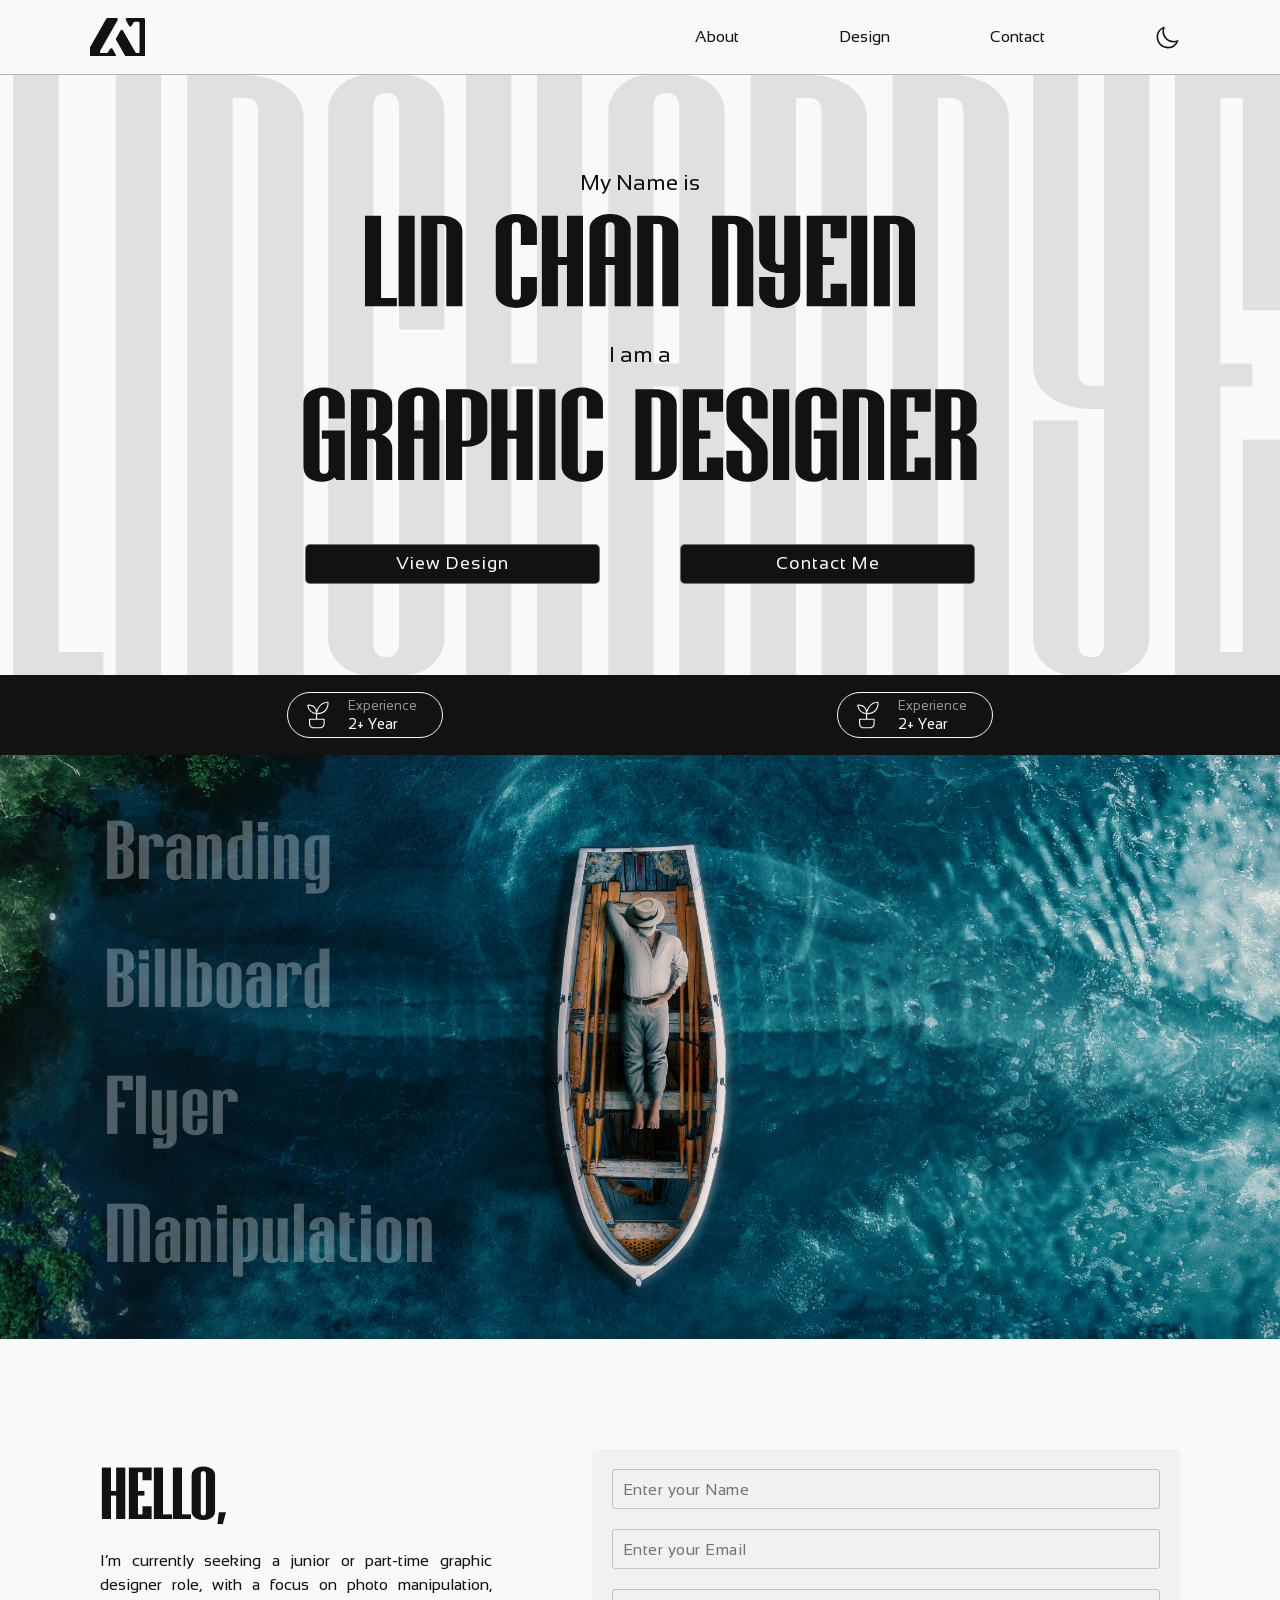
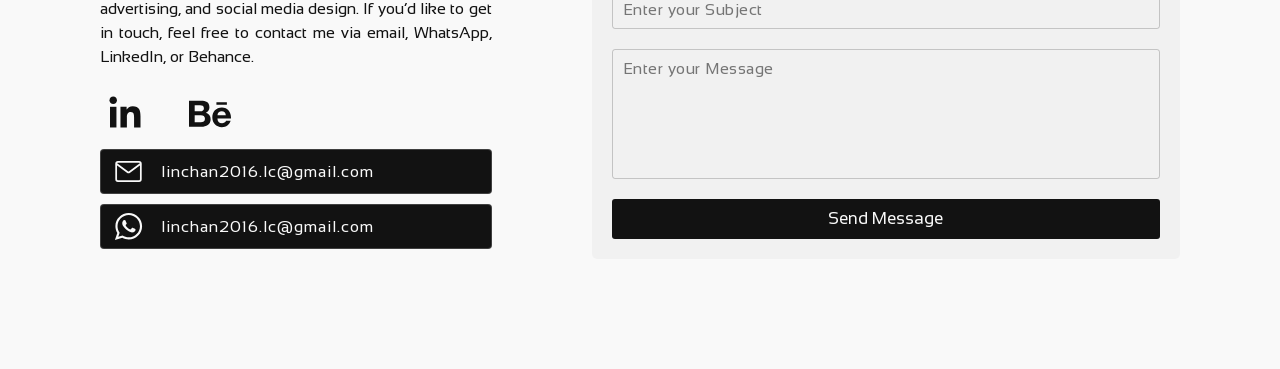
==== commit 8684ea3e: "update" ====
--- a/index.html
+++ b/index.html
@@ -18,6 +18,7 @@
 
   <body>
     <div id="navbar"></div>
+    <div class="cursor-dot"></div>
     <!-- landing -->
 
     <div class="landing_whole margin_t">
@@ -135,8 +136,8 @@
       </div>
       <div class="landing_text_whole">
         <div class="landing_text">
-          <div class="landing_text_f">My Name is</div>
-          <div class="landing_text_s1">
+          <div class="landing_text_f reveal_left">My Name is</div>
+          <div class="landing_text_s1 reveal_left">
             <svg
               id="Layer_1"
               xmlns="http://www.w3.org/2000/svg"
@@ -176,8 +177,8 @@
           </div>
         </div>
         <div class="landing_text">
-          <div class="landing_text_f">I am a</div>
-          <div class="landing_text_s2">
+          <div class="landing_text_f reveal_right">I am a</div>
+          <div class="landing_text_s2 reveal_right">
             <?xml version="1.0" encoding="UTF-8"?>
             <svg
               id="Layer_1"
@@ -229,7 +230,7 @@
           </div>
         </div>
 
-        <div class="landing_btn">
+        <div class="landing_btn reveal">
           <a href="#" class="landing_btn_s btn_b">View Design</a>
           <a href="#" class="landing_btn_s">Contact Me</a>
         </div>
@@ -329,14 +330,14 @@
 
     <div class="contact_whole_index padding_lr">
       <div class="contact_text">
-        <div class="contact_hello">HELLO,</div>
-        <p>
+        <div class="contact_hello reveal">HELLO,</div>
+        <p class="reveal">
           I’m currently seeking a junior or part-time graphic designer role,
           with a focus on photo manipulation, advertising, and social media
           design. If you’d like to get in touch, feel free to contact me via
           email, WhatsApp, LinkedIn, or Behance.
         </p>
-        <div class="contact_btn">
+        <div class="contact_btn reveal">
           <div class="link_be">
             <a class="linkedin" href="">
               <svg
@@ -368,7 +369,7 @@
 
           <a
             href="mailto:Lin Chan Nyein://linchan2016.lc@gmail.com"
-            class="contact_btn_spec"
+            class="contact_btn_spec reveal"
           >
             <div>
               <svg
@@ -406,7 +407,7 @@
             <span>linchan2016.lc@gmail.com</span>
           </a>
 
-          <a href="" class="contact_btn_spec">
+          <a href="" class="contact_btn_spec reveal">
             <div>
               <svg
                 class="whatsapp"
@@ -424,11 +425,23 @@
         </div>
       </div>
 
-      <form action="" method="post" id="contact_form" class="contact_form">
-        <input type="text" name="name" placeholder="Enter your Name" required />
+      <form
+        action=""
+        method="post"
+        id="contact_form"
+        class="contact_form reveal"
+      >
+        <input
+          type="text"
+          class="reveal"
+          name="name"
+          placeholder="Enter your Name"
+          required
+        />
 
         <input
           type="email"
+          class="reveal"
           name="email"
           placeholder="Enter your Email"
           required
@@ -436,6 +449,7 @@
 
         <input
           type="text"
+          class="reveal"
           name="subject"
           placeholder="Enter your Subject"
           required
@@ -443,12 +457,13 @@
 
         <textarea
           name="message"
+          class="reveal"
           rows="6"
           placeholder="Enter your Message"
           required
         ></textarea>
 
-        <button type="submit">
+        <button type="submit" class="reveal">
           <div>
             <span>Send Message</span>
             <span>Send Message</span>
--- a/css/style.css
+++ b/css/style.css
@@ -64,6 +64,61 @@
   color: var(--secondary);
 }
 
+.reveal {
+  opacity: 0;
+  transform: translateY(40px);
+  transition: all 0.6s ease;
+}
+
+.reveal.active {
+  opacity: 1;
+  transform: translateY(0);
+}
+
+.reveal_fade {
+  opacity: 0;
+  transition: all 0.6s ease;
+}
+
+.reveal_fade.active {
+  opacity: 1;
+}
+
+.reveal_right {
+  opacity: 0;
+  transform: translateX(60px);
+  transition: all 0.6s ease;
+}
+
+.reveal_right.active {
+  opacity: 1;
+  transform: translateX(0);
+}
+
+.reveal_left {
+  opacity: 0;
+  transform: translateX(-60px);
+  transition: all 0.6s ease;
+}
+
+.reveal_left.active {
+  opacity: 1;
+  transform: translateX(0);
+}
+
+.cursor-dot {
+  width: 30px;
+  height: 30px;
+  backdrop-filter: blur(5px); /* change to white if you want */
+  border-radius: 50%;
+  position: fixed;
+  top: 0;
+  left: 0;
+  pointer-events: none;
+  transform: translate(-50%, -50%);
+  z-index: 9999;
+}
+
 /* Navbar */
 
 .header-main {
@@ -869,19 +924,28 @@
 /* Contact */
 .pom {
   width: 100%;
-  height: 100vh;
+  height: auto;
   position: relative;
   overflow: hidden;
-  cursor: none;
+  border-radius: 5px;
+  /* cursor: none; */
+}
+
+.pom_contact {
+  height: 100vh;
 }
 
 /* both images */
-.pom img {
-  width: 100%;
-  height: 100%;
-  object-fit: contain;
+.pom .base {
+  display: block;
+  width: 100%;
+}
+
+.pom .top {
   position: absolute;
   inset: 0;
+  width: 100%;
+  height: 100%;
 }
 
 /* spotlight layer */
@@ -890,7 +954,7 @@
 
   /* BIGGER + SOFTER BRUSH */
   mask-image: radial-gradient(
-    circle 500px at var(--x, 0%) var(--y, 0%),
+    circle 300px at var(--x, 0%) var(--y, 0%),
     transparent 0%,
     transparent 40%,
     black 61%,
@@ -898,7 +962,7 @@
   );
 
   -webkit-mask-image: radial-gradient(
-    circle 500px at var(--x, 0%) var(--y, 0%),
+    circle 300px at var(--x, 0%) var(--y, 0%),
     transparent 0%,
     transparent 40%,
     black 61%,
@@ -1053,6 +1117,7 @@
   padding: 20px;
   gap: 20px;
   border-radius: 5px;
+  overflow: hidden;
 }
 
 .contact_form input,
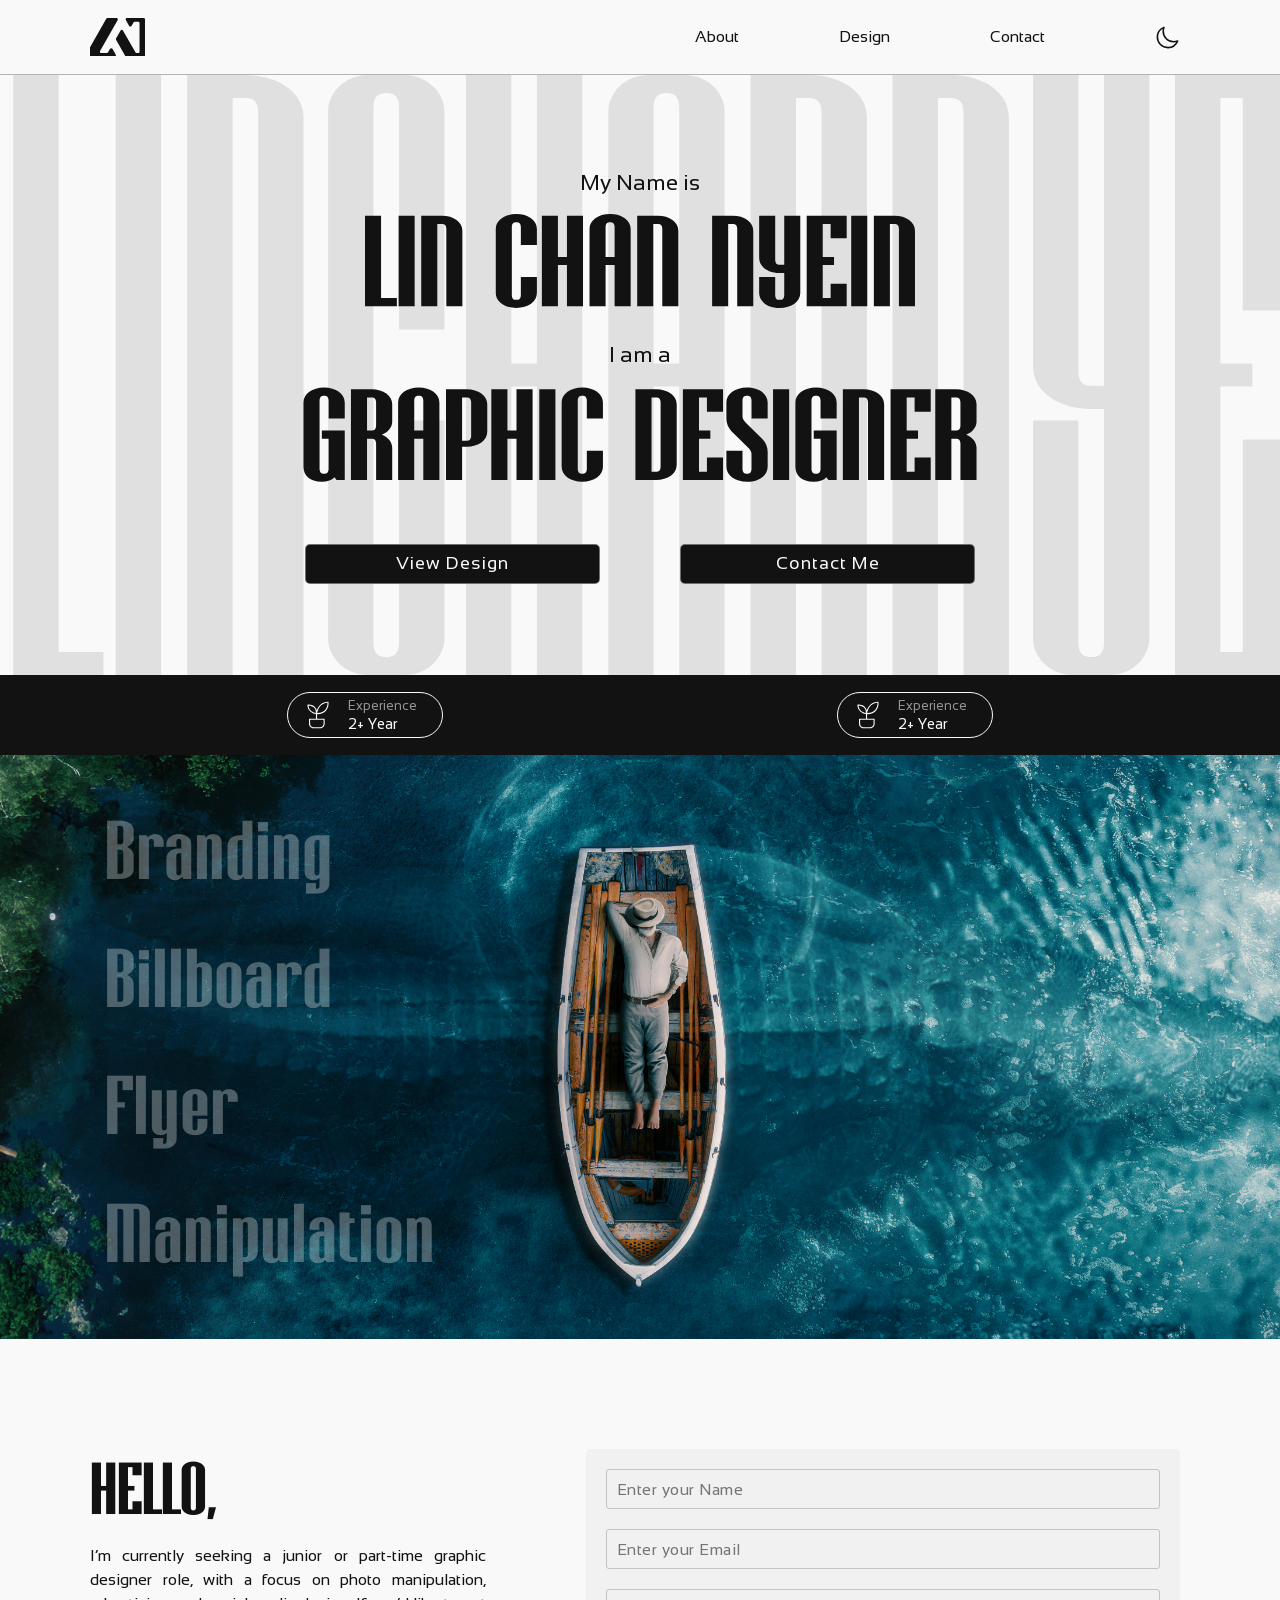
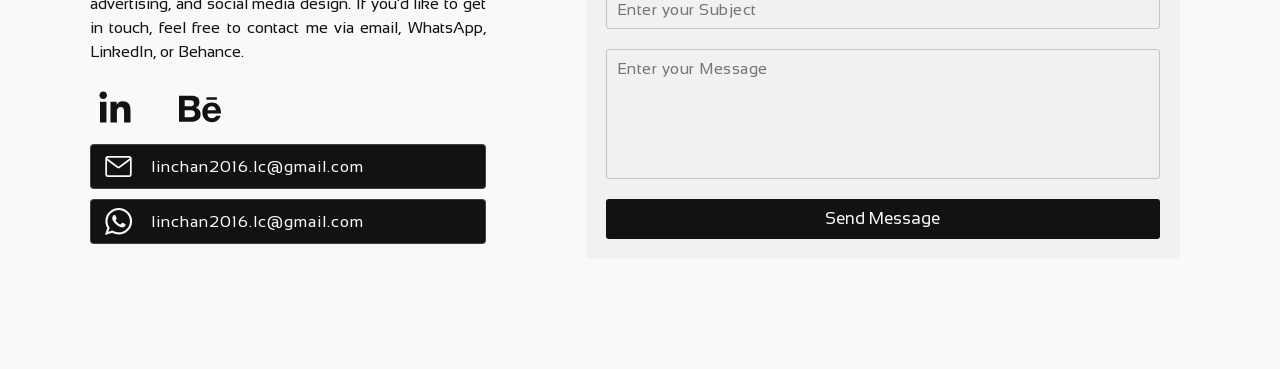
==== commit 9af6ab25: "update" ====
--- a/index.html
+++ b/index.html
@@ -18,7 +18,7 @@
 
   <body>
     <div id="navbar"></div>
-    <div class="cursor-dot"></div>
+    <!-- <div class="cursor-dot"></div> -->
     <!-- landing -->
 
     <div class="landing_whole margin_t">
--- a/css/style.css
+++ b/css/style.css
@@ -998,8 +998,6 @@
 
 .contact_text {
   width: 400px;
-  margin-left: 10px;
-  margin-top: 10px;
 }
 
 .contact_hello {
@@ -1310,6 +1308,20 @@
     gap: 20px;
     margin-top: 20px;
   }
+
+  .contact_whole_index,
+  .contact_whole {
+    height: auto;
+    flex-direction: column;
+  }
+
+  .contact_text {
+    width: 100%;
+  }
+
+  .contact_form {
+    width: 100%;
+  }
 }
 
 @media (max-width: 520px) {
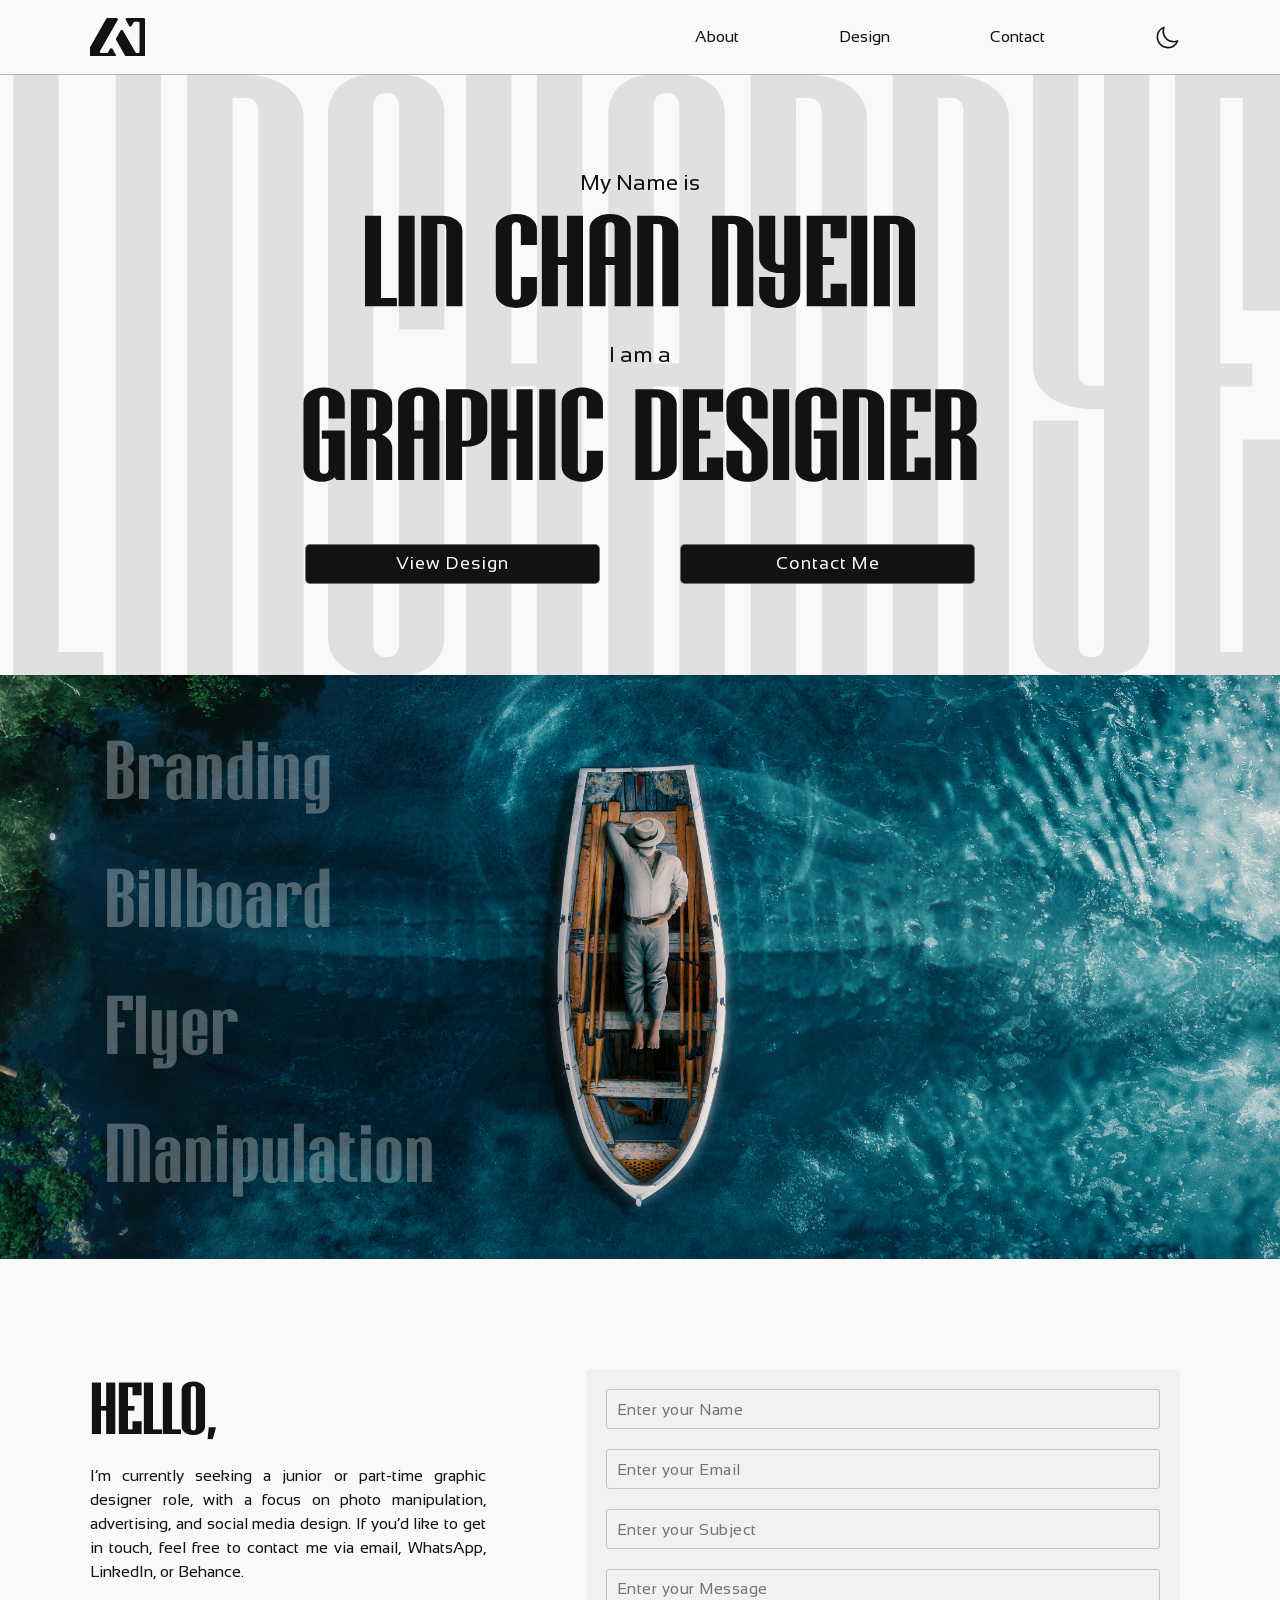
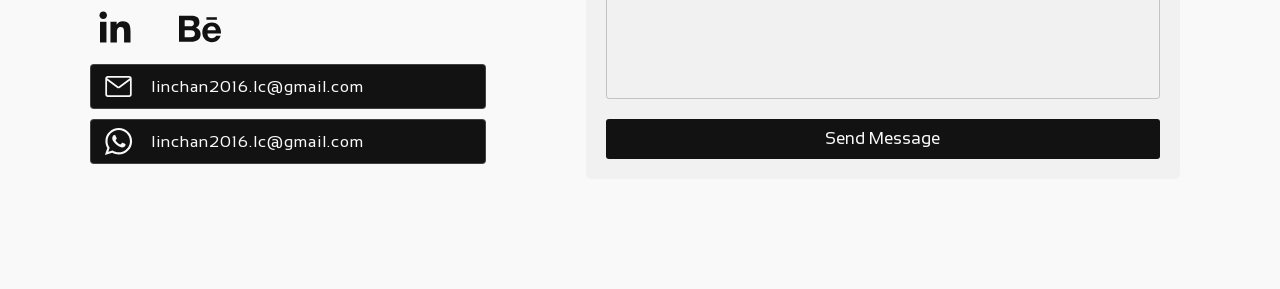
==== commit bfa2e59d: "update" ====
--- a/index.html
+++ b/index.html
@@ -233,72 +233,6 @@
         <div class="landing_btn reveal">
           <a href="#" class="landing_btn_s btn_b">View Design</a>
           <a href="#" class="landing_btn_s">Contact Me</a>
-        </div>
-      </div>
-    </div>
-
-    <div class="about_sum padding_lr">
-      <div class="about_sum_over">
-        <div class="about_sum_spec">
-          <div class="about_sum_spec_icon">
-            <svg
-              xmlns="http://www.w3.org/2000/svg"
-              version="1.1"
-              viewBox="0 0 328.2 328.2"
-            >
-              <defs>
-                <style>
-                  .cls-1 {
-                    fill: currentColor;
-                  }
-                </style>
-              </defs>
-              <!-- Generator: Adobe Illustrator 28.6.0, SVG Export Plug-In . SVG Version: 1.2.0 Build 709)  -->
-              <g>
-                <g id="Layer_1">
-                  <path
-                    class="cls-1"
-                    d="M115.4,310.2c-13.3-.2-25.8-5.6-35.2-15.1-9.4-9.5-14.6-22.1-14.6-35.5v-49c0-1.6.7-3.2,1.8-4.3,1.1-1.1,2.7-1.8,4.3-1.8h70.1v-49.8l-4-.8c-10.3-2.2-36.7-9.3-58.5-28.4-20.8-18.2-31.3-41.6-31.3-69.5,0-1.5.6-2.9,1.5-4.1,1-1.1,2.3-1.9,3.8-2.1,3.3-.3,6.6-.5,9.9-.5,22.2,0,44,7.6,61.4,21.5,9.2,9,16.5,19.6,21.6,31.4l4.6,10.7,4.6-10.7c16.4-38.5,50.1-84.3,118-84.3,1.5,0,2.9.6,4,1.6,1.1,1,1.8,2.3,2,3.8v.4c3.3,33.6-6.6,66.5-27.7,92.7-20.7,23.9-52,37-92.9,38.9l-4.8.2v49h76.8c1.6,0,3.2.7,4.3,1.8s1.8,2.7,1.8,4.3v49c0,13.5-5.3,26.1-14.8,35.7-9.5,9.5-22.2,14.8-35.7,14.8h-71ZM77.9,259.7c0,10.1,3.9,19.6,10.9,26.8,7,7.2,16.5,11.3,26.5,11.5h71.2c10.2,0,19.8-4,27.1-11.2,6-6.1,9.8-13.8,10.9-22.1h.3v-5s0-42.9,0-42.9H77.9v42.9ZM262.4,30.6c-74.1,6.5-98.7,76.5-105.8,106.2l-1.5,6.2h6.4c15,0,29.7-3.1,43.6-8.9,13.9-5.8,26.2-14.3,36.8-25l1.4-1.5v-.3c16.2-20.3,24.9-45.8,24.6-71.9v-5.4c0,0-5.4.5-5.4.5ZM61.3,67.3c6.3,50.2,53.6,67.9,73.7,73.2l6.5,1.7-.2-6.7c-.7-21-9.3-40.7-24.5-55.4l-.2-.2h-.2c-14.1-11.6-32-18.1-50.2-18.3h-5.7c0,0,.7,5.6.7,5.6Z"
-                  />
-                </g>
-              </g>
-            </svg>
-          </div>
-          <div class="about_sum_spec_text">
-            <span class="span1">Experience</span>
-            <span>2+ Year</span>
-          </div>
-        </div>
-
-        <div class="about_sum_spec">
-          <div class="about_sum_spec_icon">
-            <svg
-              xmlns="http://www.w3.org/2000/svg"
-              version="1.1"
-              viewBox="0 0 328.2 328.2"
-            >
-              <defs>
-                <style>
-                  .cls-1 {
-                    fill: currentColor;
-                  }
-                </style>
-              </defs>
-              <!-- Generator: Adobe Illustrator 28.6.0, SVG Export Plug-In . SVG Version: 1.2.0 Build 709)  -->
-              <g>
-                <g id="Layer_1">
-                  <path
-                    class="cls-1"
-                    d="M115.4,310.2c-13.3-.2-25.8-5.6-35.2-15.1-9.4-9.5-14.6-22.1-14.6-35.5v-49c0-1.6.7-3.2,1.8-4.3,1.1-1.1,2.7-1.8,4.3-1.8h70.1v-49.8l-4-.8c-10.3-2.2-36.7-9.3-58.5-28.4-20.8-18.2-31.3-41.6-31.3-69.5,0-1.5.6-2.9,1.5-4.1,1-1.1,2.3-1.9,3.8-2.1,3.3-.3,6.6-.5,9.9-.5,22.2,0,44,7.6,61.4,21.5,9.2,9,16.5,19.6,21.6,31.4l4.6,10.7,4.6-10.7c16.4-38.5,50.1-84.3,118-84.3,1.5,0,2.9.6,4,1.6,1.1,1,1.8,2.3,2,3.8v.4c3.3,33.6-6.6,66.5-27.7,92.7-20.7,23.9-52,37-92.9,38.9l-4.8.2v49h76.8c1.6,0,3.2.7,4.3,1.8s1.8,2.7,1.8,4.3v49c0,13.5-5.3,26.1-14.8,35.7-9.5,9.5-22.2,14.8-35.7,14.8h-71ZM77.9,259.7c0,10.1,3.9,19.6,10.9,26.8,7,7.2,16.5,11.3,26.5,11.5h71.2c10.2,0,19.8-4,27.1-11.2,6-6.1,9.8-13.8,10.9-22.1h.3v-5s0-42.9,0-42.9H77.9v42.9ZM262.4,30.6c-74.1,6.5-98.7,76.5-105.8,106.2l-1.5,6.2h6.4c15,0,29.7-3.1,43.6-8.9,13.9-5.8,26.2-14.3,36.8-25l1.4-1.5v-.3c16.2-20.3,24.9-45.8,24.6-71.9v-5.4c0,0-5.4.5-5.4.5ZM61.3,67.3c6.3,50.2,53.6,67.9,73.7,73.2l6.5,1.7-.2-6.7c-.7-21-9.3-40.7-24.5-55.4l-.2-.2h-.2c-14.1-11.6-32-18.1-50.2-18.3h-5.7c0,0,.7,5.6.7,5.6Z"
-                  />
-                </g>
-              </g>
-            </svg>
-          </div>
-          <div class="about_sum_spec_text">
-            <span class="span1">Experience</span>
-            <span>2+ Year</span>
-          </div>
         </div>
       </div>
     </div>
--- a/css/style.css
+++ b/css/style.css
@@ -75,13 +75,15 @@
   transform: translateY(0);
 }
 
-.reveal_fade {
+.reveal_little_up {
   opacity: 0;
+  transform: translateY(10px);
   transition: all 0.6s ease;
 }
 
-.reveal_fade.active {
+.reveal_little_up.active {
   opacity: 1;
+  transform: translateY(0px);
 }
 
 .reveal_right {
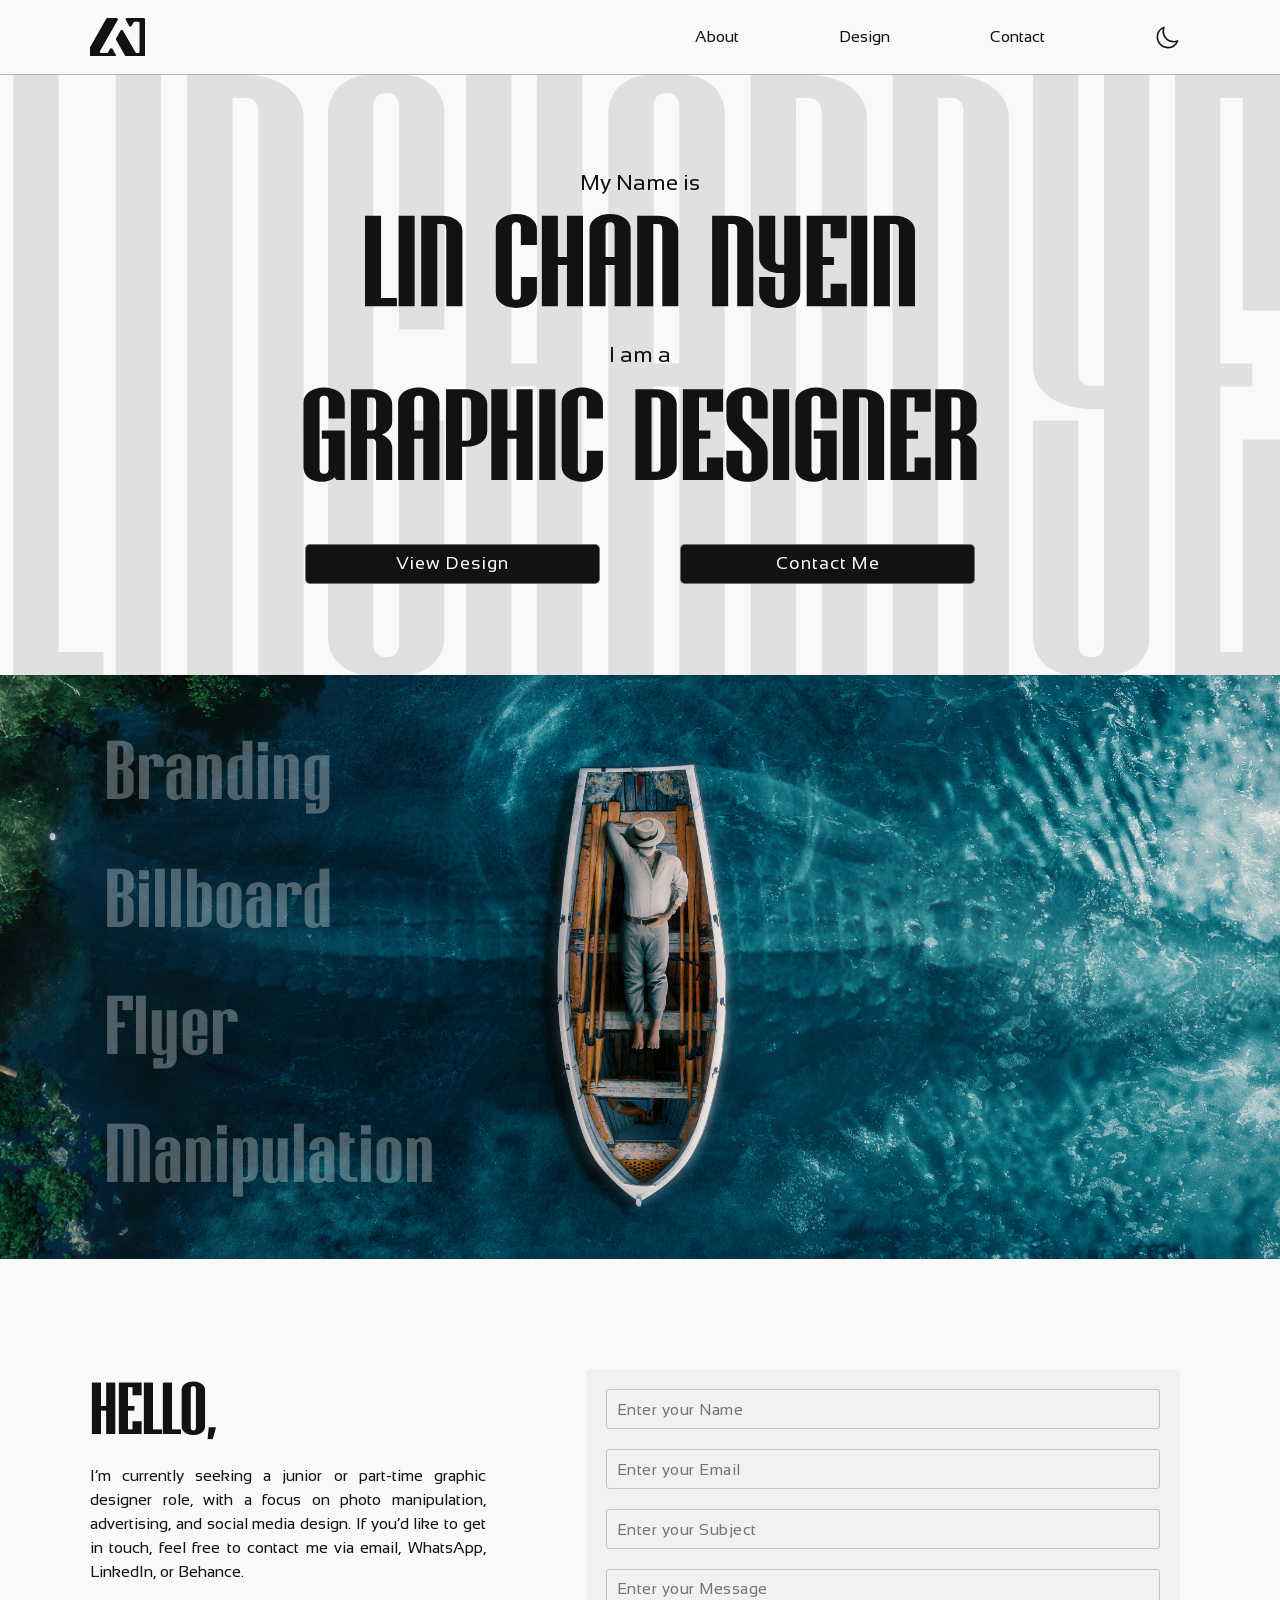
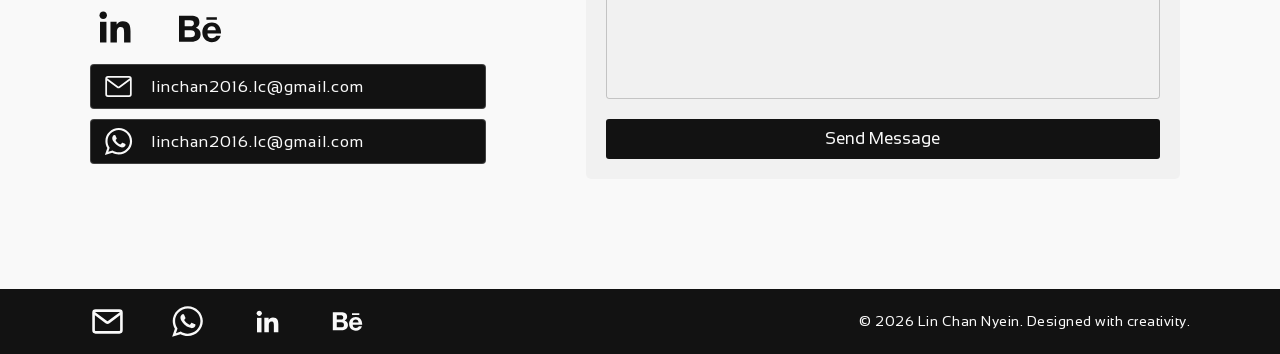
==== commit ba5dc33f: "update" ====
--- a/index.html
+++ b/index.html
@@ -406,6 +406,8 @@
       </form>
     </div>
 
+    <div id="footer"></div>
+
     <script src="js/script.js"></script>
     <!-- Bootstrap JS Bundle (includes Popper) -->
     <script src="https://cdn.jsdelivr.net/npm/bootstrap@5.3.8/dist/js/bootstrap.bundle.min.js"></script>
--- a/css/style.css
+++ b/css/style.css
@@ -140,6 +140,10 @@
   padding-top: 20px;
 }
 
+.padding_b {
+  padding-bottom: 30px;
+}
+
 .margin_t {
   margin-top: 75px;
 }
@@ -718,7 +722,6 @@
   width: 100%;
   height: auto;
   display: flex;
-  justify-content: space-between;
   align-items: center;
   gap: 20px;
 }
@@ -930,6 +933,7 @@
   position: relative;
   overflow: hidden;
   border-radius: 5px;
+  cursor: pointer;
   /* cursor: none; */
 }
 
@@ -1217,7 +1221,8 @@
   justify-content: left;
 }
 
-.main_ph_vid_img {
+.main_ph_vid_img,
+.main_ph_vid_img_1 {
   width: 100%;
   height: auto;
   border-radius: 5px;
@@ -1225,7 +1230,9 @@
   border: 1px solid color-mix(in srgb, var(--white) 10%, transparent);
 }
 
-.main_ph_vid_img img {
+.main_ph_vid_img img,
+.main_ph_vid_img_1 img {
+  cursor: pointer;
   width: 100%;
 }
 
@@ -1233,13 +1240,202 @@
   width: 100%;
   height: 100%;
   object-fit: cover;
+  cursor: pointer;
 }
 
 .whole_each_sec_verti {
   gap: 75px;
 }
 
+.zooming_image {
+  top: 0px;
+  padding-top: 10px;
+  position: fixed;
+  z-index: 100;
+  width: 100%;
+  height: 100vh;
+  display: none;
+  justify-content: center;
+  align-items: center;
+  backdrop-filter: blur(10px);
+  background-color: var(--primary-transperant);
+  gap: 50px;
+}
+
+.zooming_image_div {
+  height: 95%;
+  width: auto;
+  display: flex;
+  justify-content: center;
+  align-items: center;
+  overflow: hidden;
+  border-radius: 5px;
+}
+
+.zooming_image span {
+  width: auto;
+  height: auto;
+  padding: 5px;
+  cursor: pointer;
+  display: flex;
+  justify-content: center;
+  align-items: center;
+}
+
+.zooming_image span div {
+  width: 50px;
+  height: 50px;
+  margin: 5px;
+  position: relative;
+  display: flex;
+  justify-content: left;
+  align-items: center;
+  overflow: hidden;
+}
+
+.zooming_image span div .arrow_div {
+  position: absolute;
+  left: -5px;
+  width: auto;
+  height: 100%;
+  display: flex;
+}
+
+.zooming_image span div .arrow_div svg {
+  width: 50px;
+  height: 50px;
+  fill: var(--secondary);
+}
+
+.zooming_image_prev .arrow_div {
+  transition: transform 0.3s ease;
+}
+
+.zooming_image_prev:hover .arrow_div {
+  transform: translateX(-50px);
+}
+
+.zooming_image_next .arrow_div {
+  transition: transform 0.3s ease;
+  transform: translateX(-50px);
+}
+
+.zooming_image_next:hover .arrow_div {
+  transform: translateX(0px);
+}
+
+.zooming_image_div img {
+  width: auto;
+  height: 100%;
+  object-position: center;
+  object-fit: cover;
+}
+
+.zooming_image_div video {
+  width: auto;
+  height: 100%;
+  object-position: center;
+  object-fit: cover;
+}
+
+.zooming_image.active {
+  display: flex;
+}
+
+.zooming_image_div {
+  cursor: grab;
+}
+
+.zooming_image_div:active {
+  cursor: grabbing;
+}
+
+.zooming_image_div img,
+.zooming_image_div video {
+  user-select: none;
+  -webkit-user-drag: none;
+}
+
+/* footer */
+.footer_last {
+  width: 100%;
+  height: auto;
+  display: flex;
+  justify-content: space-between;
+  align-items: center;
+  padding-bottom: 15px;
+  padding-top: 15px;
+  background-color: var(--black);
+}
+
+.footer_last div {
+  width: auto;
+  height: auto;
+  display: flex;
+  justify-content: center;
+  align-items: center;
+  gap: 45px;
+}
+
+.footer_last div a {
+  text-decoration: none;
+  display: flex;
+  justify-content: center;
+  align-items: center;
+  width: 35px;
+  height: auto;
+}
+
+.footer_last div a svg,
+.linkedin_foot rect {
+  fill: var(--white);
+  color: var(--white);
+}
+
+.footer_last span {
+  display: flex;
+  justify-content: center;
+  align-items: center;
+  color: var(--white);
+  font-family: "Sansation";
+  font-size: 14px;
+  letter-spacing: 0.5px;
+}
+
 /* media */
+@media (max-width: 1205px) {
+  .mani_btn {
+    gap: 10px;
+  }
+
+  .whole_mani_sec {
+    gap: 75px;
+  }
+}
+
+@media (max-width: 1100px) {
+  .mani_text_header {
+    width: 100%;
+  }
+
+  .mani_text_whole {
+    width: 45%;
+  }
+
+  .whole_mani_sec {
+    gap: 50px;
+  }
+}
+
+@media (max-width: 1060px) {
+  .mani_hori_photo {
+    flex-direction: column;
+  }
+
+  .mani_hori_photo .mhp_div {
+    width: 100%;
+  }
+}
 
 @media (min-width: 890px) {
   .small_nav_div,
@@ -1272,6 +1468,45 @@
 
   .landing_btn {
     width: 560px;
+  }
+}
+
+@media (max-width: 750px) {
+  .mani_hori_photo {
+    flex-direction: row;
+  }
+
+  .mani_hori_photo .mhp_div {
+    width: 50%;
+  }
+
+  .whole_mani_sec {
+    flex-direction: column;
+    gap: 50px;
+  }
+
+  .mani_text_whole {
+    width: 100%;
+    height: auto;
+    justify-content: center;
+    align-items: center;
+    position: static;
+    top: auto;
+  }
+
+  .mani_btn {
+    display: none;
+  }
+
+  .mani_photo {
+    width: 100%;
+  }
+
+  .mani_text_header {
+    width: auto;
+    display: flex;
+    justify-content: center;
+    align-items: center;
   }
 }
 
@@ -1365,9 +1600,36 @@
     padding-left: 40px;
     padding-right: 40px;
   }
+
+  .whole_mani_sec {
+    gap: 15px;
+  }
+
+  .mani_hori_photo {
+    flex-direction: column;
+  }
+
+  .mani_hori_photo .mhp_div {
+    width: 100%;
+  }
+
+  .mani_text_header {
+    font-size: 70px;
+    line-height: 70px;
+  }
+
+  .mani_text_para {
+    font-size: 15px;
+    line-height: 25px;
+  }
 }
 
 @media (max-width: 410px) {
+  .mani_text_header {
+    font-size: 60px;
+    line-height: 60px;
+  }
+
   .landing_text_f {
     font-size: 15px;
   }
@@ -1393,6 +1655,11 @@
 }
 
 @media (max-width: 360px) {
+  .mani_text_header {
+    font-size: 55px;
+    line-height: 55px;
+  }
+
   .landing_text_whole {
     gap: 15px;
   }
